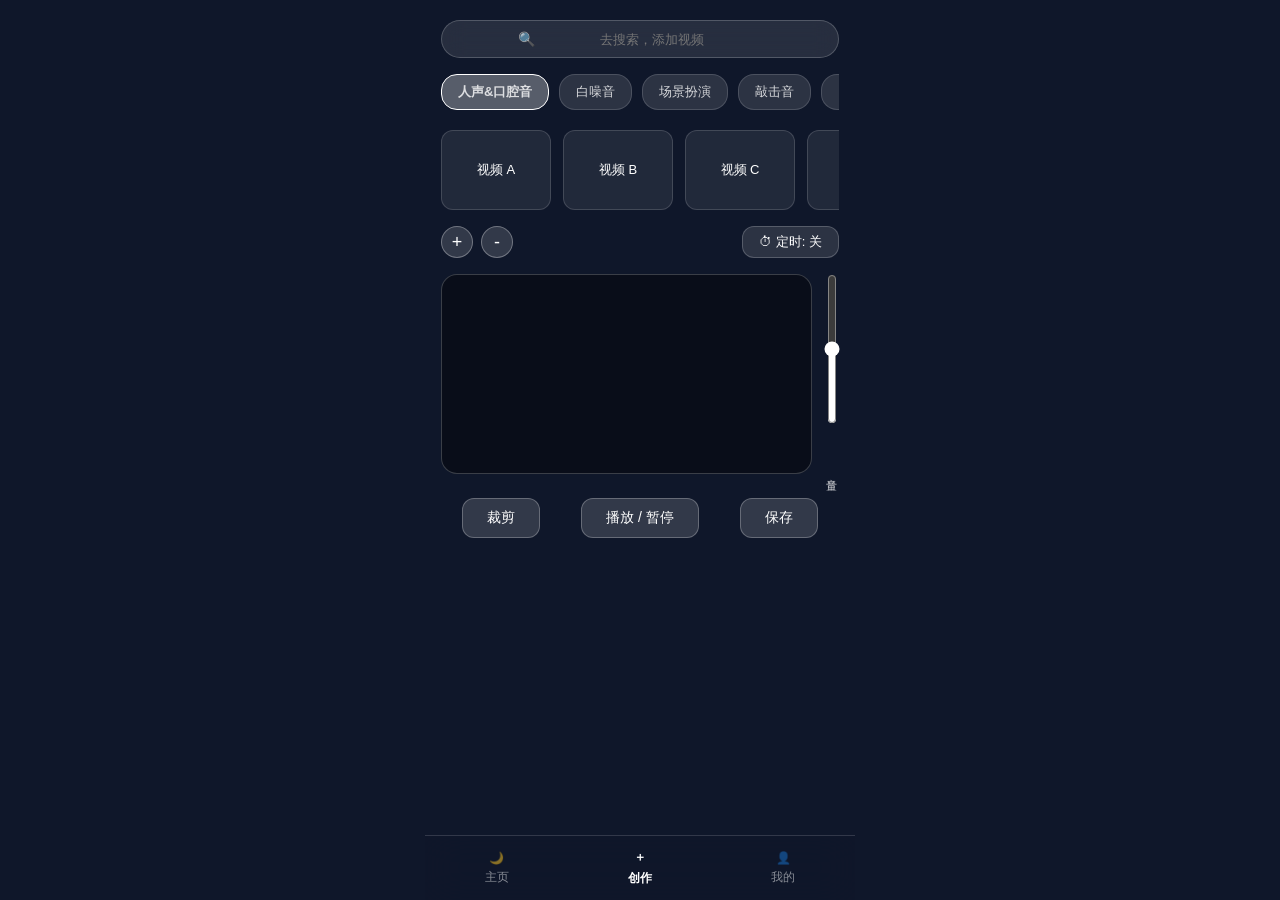
==== create.html @ ee168ad5 "Create create.html" ====
<!DOCTYPE html>
<html lang="zh-CN">
<head>
  <meta charset="UTF-8">
  <meta name="viewport" content="width=device-width, initial-scale=1.0">
  <title>创作 - 今晚怎么睡？🌙</title>
  <style>
    * {
      margin: 0;
      padding: 0;
      box-sizing: border-box;
      font-family: -apple-system, BlinkMacSystemFont, "Segoe UI", Roboto, sans-serif;
    }

    body {
      width: 100vw;
      height: 100vh;
      background: #0f172a; /* 深夜暗蓝色背景 */
      color: #ffffff;
      display: flex;
      justify-content: center;
      overflow: hidden;
    }

    /* 移动端主容器 (适配 375px-430px) */
    .app-container {
      width: 100%;
      max-width: 430px;
      height: 100vh;
      display: flex;
      flex-direction: column;
      padding: 20px 16px 80px;
      overflow-y: auto;
      gap: 16px;
    }

    /* 1. 搜索框 */
    .search-bar {
      background: rgba(255, 255, 255, 0.1);
      backdrop-filter: blur(12px);
      border: 1px solid rgba(255, 255, 255, 0.2);
      border-radius: 20px;
      padding: 10px 16px;
      display: flex;
      align-items: center;
      justify-content: center;
      gap: 8px;
      font-size: 14px;
      color: rgba(255, 255, 255, 0.8);
    }
    .search-bar input {
      background: transparent;
      border: none;
      outline: none;
      color: white;
      width: 60%;
      text-align: center;
    }

    /* 2. 类目可滑动板块 */
    .category-scroll {
      display: flex;
      gap: 10px;
      overflow-x: auto;
      white-space: nowrap;
      scrollbar-width: none; /* 隐藏滚动条 */
      padding-bottom: 4px;
    }
    .category-scroll::-webkit-scrollbar { display: none; }
    
    .chip {
      background: rgba(255, 255, 255, 0.12);
      border: 1px solid rgba(255, 255, 255, 0.15);
      border-radius: 16px;
      padding: 8px 16px;
      font-size: 13px;
      color: rgba(255, 255, 255, 0.8);
      cursor: pointer;
    }
    .chip.active {
      background: rgba(255, 255, 255, 0.3);
      border-color: #ffffff;
      font-weight: bold;
    }

    /* 3. 可滑动视频列表 */
    .video-list {
      display: flex;
      gap: 12px;
      overflow-x: auto;
      scrollbar-width: none;
    }
    .video-card {
      min-width: 110px;
      height: 80px;
      background: rgba(255, 255, 255, 0.08);
      border: 1px solid rgba(255, 255, 255, 0.15);
      border-radius: 12px;
      display: flex;
      align-items: center;
      justify-content: center;
      font-size: 13px;
      cursor: pointer;
      flex-shrink: 0;
    }

    /* 4. 操作与定时栏 */
    .controls-top {
      display: flex;
      justify-content: space-between;
      align-items: center;
    }
    .btn-group-sm {
      display: flex;
      gap: 8px;
    }
    .btn-circle {
      width: 32px;
      height: 32px;
      border-radius: 50%;
      background: rgba(255, 255, 255, 0.15);
      border: 1px solid rgba(255, 255, 255, 0.3);
      color: white;
      font-size: 18px;
      display: flex;
      align-items: center;
      justify-content: center;
      cursor: pointer;
    }
    .btn-glass {
      background: rgba(255, 255, 255, 0.12);
      border: 1px solid rgba(255, 255, 255, 0.2);
      border-radius: 12px;
      padding: 6px 16px;
      color: white;
      font-size: 13px;
      cursor: pointer;
    }

    /* 5. 主视频展示与右侧音量调节区域 */
    .player-section {
      display: flex;
      gap: 12px;
      align-items: center;
    }
    .video-display {
      flex: 1;
      height: 200px;
      background: rgba(0, 0, 0, 0.4);
      border: 1px solid rgba(255, 255, 255, 0.2);
      border-radius: 16px;
      display: flex;
      align-items: center;
      justify-content: center;
      overflow: hidden;
    }
    .video-display video {
      width: 100%;
      height: 100%;
      object-fit: cover;
    }
    
    /* 柱状图形音量条 (Vertical Slider) */
    .volume-container {
      display: flex;
      flex-direction: column;
      align-items: center;
      gap: 8px;
      height: 200px;
      justify-content: space-between;
    }
    .volume-label {
      font-size: 11px;
      writing-mode: vertical-lr;
      color: rgba(255, 255, 255, 0.6);
      letter-spacing: 2px;
    }
    .volume-slider {
      -webkit-appearance: slider-vertical; /* 垂直滑动条 */
      width: 12px;
      height: 150px;
      accent-color: #ffffff;
    }

    /* 6. 底部剪辑与播放操作按钮 */
    .action-bar {
      display: flex;
      justify-content: space-around;
      margin-top: 8px;
    }
    .btn-action {
      background: rgba(255, 255, 255, 0.15);
      border: 1px solid rgba(255, 255, 255, 0.25);
      border-radius: 12px;
      padding: 10px 24px;
      color: white;
      font-size: 14px;
      cursor: pointer;
    }

    /* 7. 底部导航栏 */
    .bottom-nav {
      position: fixed;
      bottom: 0;
      left: 50%;
      transform: translateX(-50%);
      width: 100%;
      max-width: 430px;
      height: 65px;
      background: rgba(15, 23, 42, 0.8);
      backdrop-filter: blur(20px);
      border-top: 1px solid rgba(255, 255, 255, 0.15);
      display: flex;
      justify-content: space-around;
      align-items: center;
    }
    .nav-item {
      display: flex;
      flex-direction: column;
      align-items: center;
      text-decoration: none;
      color: rgba(255, 255, 255, 0.5);
      font-size: 12px;
      gap: 4px;
    }
    .nav-item.active {
      color: #ffffff;
      font-weight: bold;
    }
  </style>
</head>
<body>

  <div class="app-container">
    
    <div class="search-bar">
      🔍 <input type="text" placeholder="去搜索，添加视频">
    </div>

    <div class="category-scroll">
      <div class="chip active">人声&口腔音</div>
      <div class="chip">白噪音</div>
      <div class="chip">场景扮演</div>
      <div class="chip">敲击音</div>
      <div class="chip">自然雨声</div>
    </div>

    <div class="video-list">
      <div class="video-card">视频 A</div>
      <div class="video-card">视频 B</div>
      <div class="video-card">视频 C</div>
      <div class="video-card">视频 D</div>
    </div>

    <div class="controls-top">
      <div class="btn-group-sm">
        <button class="btn-circle" title="添加视频">+</button>
        <button class="btn-circle" title="删除视频">-</button>
      </div>
      <button class="btn-glass" id="timer-btn" onclick="setTimer()">⏱ 定时: 关</button>
    </div>

    <div class="player-section">
      <div class="video-display">
        <video id="main-video" autoplay loop muted playsinline src="rain_cozy_room.mp4"></video>
      </div>
      
      <div class="volume-container">
        <input type="range" class="volume-slider" min="0" max="1" step="0.1" value="0.5" oninput="changeVolume(this.value)">
        <span class="volume-label">音量</span>
      </div>
    </div>

    <div class="action-bar">
      <button class="btn-action">裁剪</button>
      <button class="btn-action" onclick="togglePlay()">播放 / 暂停</button>
      <button class="btn-action">保存</button>
    </div>

  </div>

  <nav class="bottom-nav">
    <a href="index.html" class="nav-item">
      <span>🌙</span>
      <span>主页</span>
    </a>
    <a href="create.html" class="nav-item active">
      <span>＋</span>
      <span>创作</span>
    </a>
    <a href="#" class="nav-item">
      <span>👤</span>
      <span>我的</span>
    </a>
  </nav>

  <script>
    const video = document.getElementById('main-video');

    // 音量调节
    function changeVolume(val) {
      video.volume = val;
      if (val > 0) video.muted = false;
    }

    // 播放/暂停切换
    function togglePlay() {
      if (video.paused) {
        video.play();
      } else {
        video.pause();
      }
    }

    // 定时器简易逻辑 (30m, 1h, 1.5h)
    let timerState = 0;
    const times = ["关", "30min", "1h", "1.5h"];
    function setTimer() {
      timerState = (timerState + 1) % times.length;
      document.getElementById('timer-btn').innerText = `⏱ 定时: ${times[timerState]}`;
    }
  </script>
</body>
</html>
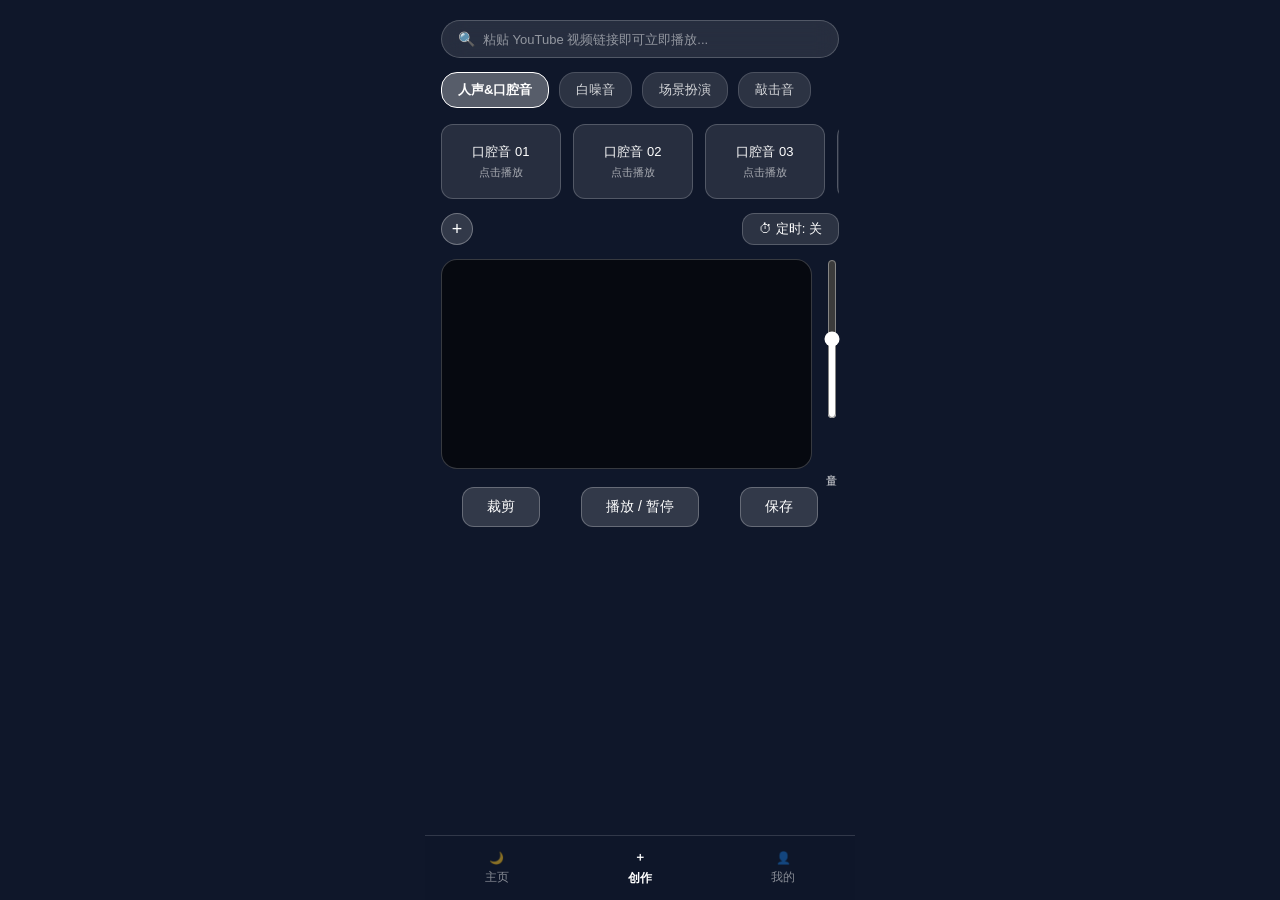
==== commit cf965333: "Update create.html" ====
--- a/create.html
+++ b/create.html
@@ -31,30 +31,33 @@
       flex-direction: column;
       padding: 20px 16px 80px;
       overflow-y: auto;
-      gap: 16px;
-    }
-
-    /* 1. 搜索框 */
+      gap: 14px;
+      position: relative;
+    }
+
+    /* 1. 搜索与链接粘贴框 */
     .search-bar {
       background: rgba(255, 255, 255, 0.1);
       backdrop-filter: blur(12px);
+      -webkit-backdrop-filter: blur(12px);
       border: 1px solid rgba(255, 255, 255, 0.2);
       border-radius: 20px;
       padding: 10px 16px;
       display: flex;
       align-items: center;
-      justify-content: center;
       gap: 8px;
       font-size: 14px;
-      color: rgba(255, 255, 255, 0.8);
     }
     .search-bar input {
       background: transparent;
       border: none;
       outline: none;
       color: white;
-      width: 60%;
-      text-align: center;
+      width: 100%;
+      font-size: 13px;
+    }
+    .search-bar input::placeholder {
+      color: rgba(255, 255, 255, 0.5);
     }
 
     /* 2. 类目可滑动板块 */
@@ -63,8 +66,8 @@
       gap: 10px;
       overflow-x: auto;
       white-space: nowrap;
-      scrollbar-width: none; /* 隐藏滚动条 */
-      padding-bottom: 4px;
+      scrollbar-width: none;
+      padding-bottom: 2px;
     }
     .category-scroll::-webkit-scrollbar { display: none; }
     
@@ -76,11 +79,14 @@
       font-size: 13px;
       color: rgba(255, 255, 255, 0.8);
       cursor: pointer;
+      transition: all 0.2s ease;
+      flex-shrink: 0;
     }
     .chip.active {
       background: rgba(255, 255, 255, 0.3);
       border-color: #ffffff;
       font-weight: bold;
+      color: #ffffff;
     }
 
     /* 3. 可滑动视频列表 */
@@ -89,19 +95,35 @@
       gap: 12px;
       overflow-x: auto;
       scrollbar-width: none;
-    }
+      min-height: 75px;
+    }
+    .video-list::-webkit-scrollbar { display: none; }
+
     .video-card {
-      min-width: 110px;
-      height: 80px;
-      background: rgba(255, 255, 255, 0.08);
-      border: 1px solid rgba(255, 255, 255, 0.15);
+      min-width: 120px;
+      height: 75px;
+      background: rgba(255, 255, 255, 0.1);
+      border: 1px solid rgba(255, 255, 255, 0.2);
       border-radius: 12px;
       display: flex;
+      flex-direction: column;
       align-items: center;
       justify-content: center;
       font-size: 13px;
       cursor: pointer;
       flex-shrink: 0;
+      text-align: center;
+      padding: 6px;
+      transition: all 0.2s ease;
+    }
+    .video-card:active {
+      transform: scale(0.95);
+      background: rgba(255, 255, 255, 0.25);
+    }
+    .video-card span {
+      font-size: 11px;
+      color: rgba(255, 255, 255, 0.6);
+      margin-top: 4px;
     }
 
     /* 4. 操作与定时栏 */
@@ -145,28 +167,26 @@
     }
     .video-display {
       flex: 1;
-      height: 200px;
-      background: rgba(0, 0, 0, 0.4);
+      height: 210px;
+      background: rgba(0, 0, 0, 0.6);
       border: 1px solid rgba(255, 255, 255, 0.2);
       border-radius: 16px;
-      display: flex;
-      align-items: center;
-      justify-content: center;
       overflow: hidden;
-    }
-    .video-display video {
+      position: relative;
+    }
+    .video-display iframe {
       width: 100%;
       height: 100%;
-      object-fit: cover;
+      border: none;
     }
     
-    /* 柱状图形音量条 (Vertical Slider) */
+    /* 柱状图形音量条 */
     .volume-container {
       display: flex;
       flex-direction: column;
       align-items: center;
       gap: 8px;
-      height: 200px;
+      height: 210px;
       justify-content: space-between;
     }
     .volume-label {
@@ -176,9 +196,9 @@
       letter-spacing: 2px;
     }
     .volume-slider {
-      -webkit-appearance: slider-vertical; /* 垂直滑动条 */
+      -webkit-appearance: slider-vertical;
       width: 12px;
-      height: 150px;
+      height: 160px;
       accent-color: #ffffff;
     }
 
@@ -186,7 +206,7 @@
     .action-bar {
       display: flex;
       justify-content: space-around;
-      margin-top: 8px;
+      margin-top: 4px;
     }
     .btn-action {
       background: rgba(255, 255, 255, 0.15);
@@ -207,12 +227,14 @@
       width: 100%;
       max-width: 430px;
       height: 65px;
-      background: rgba(15, 23, 42, 0.8);
+      background: rgba(15, 23, 42, 0.85);
       backdrop-filter: blur(20px);
+      -webkit-backdrop-filter: blur(20px);
       border-top: 1px solid rgba(255, 255, 255, 0.15);
       display: flex;
       justify-content: space-around;
       align-items: center;
+      z-index: 100;
     }
     .nav-item {
       display: flex;
@@ -227,6 +249,65 @@
       color: #ffffff;
       font-weight: bold;
     }
+
+    /* 8. 弹窗添加样式 (Modal) */
+    .modal-overlay {
+      display: none;
+      position: fixed;
+      top: 0;
+      left: 0;
+      width: 100vw;
+      height: 100vh;
+      background: rgba(0, 0, 0, 0.6);
+      backdrop-filter: blur(8px);
+      z-index: 200;
+      justify-content: center;
+      align-items: center;
+    }
+    .modal-box {
+      width: 85%;
+      max-width: 360px;
+      background: #1e293b;
+      border: 1px solid rgba(255, 255, 255, 0.2);
+      border-radius: 20px;
+      padding: 20px;
+      display: flex;
+      flex-direction: column;
+      gap: 12px;
+    }
+    .modal-box h3 {
+      font-size: 16px;
+      text-align: center;
+      margin-bottom: 4px;
+    }
+    .modal-box input, .modal-box select {
+      background: rgba(255, 255, 255, 0.1);
+      border: 1px solid rgba(255, 255, 255, 0.2);
+      border-radius: 10px;
+      padding: 10px;
+      color: white;
+      font-size: 13px;
+      outline: none;
+    }
+    .modal-box select option {
+      background: #1e293b;
+      color: white;
+    }
+    .modal-btns {
+      display: flex;
+      gap: 10px;
+      margin-top: 8px;
+    }
+    .modal-btns button {
+      flex: 1;
+      padding: 10px;
+      border-radius: 10px;
+      border: none;
+      font-size: 13px;
+      cursor: pointer;
+    }
+    .btn-confirm { background: #3b82f6; color: white; }
+    .btn-cancel { background: rgba(255, 255, 255, 0.2); color: white; }
   </style>
 </head>
 <body>
@@ -234,49 +315,67 @@
   <div class="app-container">
     
     <div class="search-bar">
-      🔍 <input type="text" placeholder="去搜索，添加视频">
+      🔍 
+      <input 
+        type="text" 
+        id="youtube-url-input" 
+        placeholder="粘贴 YouTube 视频链接即可立即播放..." 
+        oninput="handleUrlPaste(this.value)"
+      >
     </div>
 
-    <div class="category-scroll">
-      <div class="chip active">人声&口腔音</div>
-      <div class="chip">白噪音</div>
-      <div class="chip">场景扮演</div>
-      <div class="chip">敲击音</div>
-      <div class="chip">自然雨声</div>
-    </div>
-
-    <div class="video-list">
-      <div class="video-card">视频 A</div>
-      <div class="video-card">视频 B</div>
-      <div class="video-card">视频 C</div>
-      <div class="video-card">视频 D</div>
-    </div>
+    <div class="category-scroll" id="category-container"></div>
+
+    <div class="video-list" id="video-list-container"></div>
 
     <div class="controls-top">
       <div class="btn-group-sm">
-        <button class="btn-circle" title="添加视频">+</button>
-        <button class="btn-circle" title="删除视频">-</button>
+        <button class="btn-circle" title="添加类目或视频" onclick="openAddModal()">+</button>
       </div>
       <button class="btn-glass" id="timer-btn" onclick="setTimer()">⏱ 定时: 关</button>
     </div>
 
     <div class="player-section">
       <div class="video-display">
-        <video id="main-video" autoplay loop muted playsinline src="rain_cozy_room.mp4"></video>
+        <iframe 
+          id="youtube-player" 
+          src="https://www.youtube.com/embed/a0tl9k3deV0?enablejsapi=1&autoplay=1&mute=1&loop=1&playlist=a0tl9k3deV0" 
+          title="YouTube video player" 
+          allow="accelerometer; autoplay; clipboard-write; encrypted-media; gyroscope; picture-in-picture" 
+          allowfullscreen>
+        </iframe>
       </div>
       
       <div class="volume-container">
-        <input type="range" class="volume-slider" min="0" max="1" step="0.1" value="0.5" oninput="changeVolume(this.value)">
+        <input type="range" class="volume-slider" min="0" max="1" step="0.1" value="0.5">
         <span class="volume-label">音量</span>
       </div>
     </div>
 
     <div class="action-bar">
       <button class="btn-action">裁剪</button>
-      <button class="btn-action" onclick="togglePlay()">播放 / 暂停</button>
+      <button class="btn-action">播放 / 暂停</button>
       <button class="btn-action">保存</button>
     </div>
 
+  </div>
+
+  <div class="modal-overlay" id="add-modal">
+    <div class="modal-box">
+      <h3>添加新视频 / 新类目</h3>
+      
+      <select id="modal-category-select" onchange="toggleNewCategoryInput(this.value)">
+        </select>
+      
+      <input type="text" id="modal-new-category-input" placeholder="输入新类目名称..." style="display: none;">
+      <input type="text" id="modal-video-title" placeholder="视频标题 (如: 定时白噪音)">
+      <input type="text" id="modal-video-url" placeholder="粘贴 YouTube 视频链接/ID">
+      
+      <div class="modal-btns">
+        <button class="btn-cancel" onclick="closeAddModal()">取消</button>
+        <button class="btn-confirm" onclick="saveNewVideo()">添加</button>
+      </div>
+    </div>
   </div>
 
   <nav class="bottom-nav">
@@ -295,30 +394,175 @@
   </nav>
 
   <script>
-    const video = document.getElementById('main-video');
-
-    // 音量调节
-    function changeVolume(val) {
-      video.volume = val;
-      if (val > 0) video.muted = false;
-    }
-
-    // 播放/暂停切换
-    function togglePlay() {
-      if (video.paused) {
-        video.play();
-      } else {
-        video.pause();
+    // 所有板块与其下的 YouTube 视频数据
+    let categoriesData = {
+      "人声&口腔音": [
+        { title: "口腔音 01", id: "a0tl9k3deV0" },
+        { title: "口腔音 02", id: "mfDl72i3k-g" },
+        { title: "口腔音 03", id: "0GBnppu5PR8" },
+        { title: "口腔音 04", id: "t4WJHx2-Pvo" }
+      ],
+      "白噪音": [
+        { title: "白噪音 01", id: "0aay6rLcEdU" },
+        { title: "白噪音 02", id: "yT3ELvaGu0Y" },
+        { title: "白噪音 03", id: "SIV08epFmDQ" },
+        { title: "白噪音 04", id: "Qhll2RJXJOU" },
+        { title: "白噪音 05", id: "D-td0OEk0HY" }
+      ],
+      "场景扮演": [
+        { title: "角色扮演 01", id: "S2OhZsgKT3c" },
+        { title: "角色扮演 02", id: "xdZ3zmM16Nk" },
+        { title: "角色扮演 03", id: "IyJOGveGf7Y" },
+        { title: "角色扮演 04", id: "9Rk07cpLrZs" },
+        { title: "角色扮演 05", id: "8oksfOGH6Uo" }
+      ],
+      "敲击音": [
+        { title: "敲击音 01", id: "QkpygCY47ME" },
+        { title: "敲击音 02", id: "qe7E6J35E3s" },
+        { title: "敲击音 03", id: "Om9yQb2YuEA" },
+        { title: "敲击音 04", id: "cXogEZUIa1U" }
+      ]
+    };
+
+    let currentCategory = "人声&口腔音";
+
+    // 初始化渲染页面
+    function initApp() {
+      renderCategories();
+      renderVideos(currentCategory);
+    }
+
+    // 渲染类目 Chips
+    function renderCategories() {
+      const container = document.getElementById('category-container');
+      container.innerHTML = '';
+      
+      Object.keys(categoriesData).forEach(catName => {
+        const chip = document.createElement('div');
+        chip.className = `chip ${catName === currentCategory ? 'active' : ''}`;
+        chip.innerText = catName;
+        chip.onclick = () => switchCategory(catName);
+        container.appendChild(chip);
+      });
+    }
+
+    // 切换当前选中类目
+    function switchCategory(catName) {
+      currentCategory = catName;
+      renderCategories();
+      renderVideos(catName);
+    }
+
+    // 渲染对应类目下的视频卡片
+    function renderVideos(catName) {
+      const container = document.getElementById('video-list-container');
+      container.innerHTML = '';
+
+      const videos = categoriesData[catName] || [];
+      videos.forEach((video) => {
+        const card = document.createElement('div');
+        card.className = 'video-card';
+        card.onclick = () => playYouTube(video.id);
+        card.innerHTML = `${video.title}<span>点击播放</span>`;
+        container.appendChild(card);
+      });
+    }
+
+    // 提取 YouTube 视频 ID 函数
+    function getYouTubeId(url) {
+      const regExp = /^.*(youtu.be\/|v\/|u\/\w\/|embed\/|watch\?v=|\&v=)([^#\&\?]*).*/;
+      const match = url.match(regExp);
+      if (match && match[2].length === 11) {
+        return match[2];
       }
-    }
-
-    // 定时器简易逻辑 (30m, 1h, 1.5h)
-    let timerState = 0;
-    const times = ["关", "30min", "1h", "1.5h"];
+      return url.length === 11 ? url : null; // 支持直接粘贴 11位 ID
+    }
+
+    // 点击卡片或搜索播放 YouTube 视频
+    function playYouTube(videoId) {
+      const player = document.getElementById('youtube-player');
+      player.src = `https://www.youtube.com/embed/${videoId}?autoplay=1&loop=1&playlist=${videoId}`;
+    }
+
+    // 搜索框直接粘贴网址播放
+    function handleUrlPaste(val) {
+      const videoId = getYouTubeId(val);
+      if (videoId) playYouTube(videoId);
+    }
+
+    // ---------------- 弹窗逻辑 (自定义添加类目与视频) ----------------
+    function openAddModal() {
+      const select = document.getElementById('modal-category-select');
+      select.innerHTML = '';
+      
+      // 填充现有的类目选项
+      Object.keys(categoriesData).forEach(cat => {
+        select.innerHTML += `<option value="${cat}">${cat}</option>`;
+      });
+      select.innerHTML += `<option value="NEW">+ 新建类目...</option>`;
+      
+      toggleNewCategoryInput(select.value);
+      document.getElementById('add-modal').style.display = 'flex';
+    }
+
+    function closeAddModal() {
+      document.getElementById('add-modal').style.display = 'none';
+      document.getElementById('modal-video-title').value = '';
+      document.getElementById('modal-video-url').value = '';
+      document.getElementById('modal-new-category-input').value = '';
+    }
+
+    function toggleNewCategoryInput(val) {
+      const newInput = document.getElementById('modal-new-category-input');
+      newInput.style.display = (val === 'NEW') ? 'block' : 'none';
+    }
+
+    function saveNewVideo() {
+      const selectVal = document.getElementById('modal-category-select').value;
+      const newCatVal = document.getElementById('modal-new-category-input').value.trim();
+      const titleVal = document.getElementById('modal-video-title').value.trim() || "自定义视频";
+      const urlVal = document.getElementById('modal-video-url').value.trim();
+
+      const videoId = getYouTubeId(urlVal);
+      if (!videoId) {
+        alert("请输入有效的 YouTube 网址或 11 位视频 ID");
+        return;
+      }
+
+      let targetCat = selectVal;
+      if (selectVal === 'NEW') {
+        if (!newCatVal) {
+          alert("请输入新类目名称");
+          return;
+        }
+        targetCat = newCatVal;
+        if (!categoriesData[targetCat]) {
+          categoriesData[targetCat] = [];
+        }
+      }
+
+      // 添加到对应的类目数据列表中
+      categoriesData[targetCat].push({ title: titleVal, id: videoId });
+
+      // 切换到新添加的类目并播放视频
+      currentCategory = targetCat;
+      renderCategories();
+      renderVideos(targetCat);
+      playYouTube(videoId);
+
+      closeAddModal();
+    }
+
+    // ---------------- 定时器逻辑 ----------------
+    let timerIndex = 0;
+    const timerOptions = ["关", "30min", "1h", "1.5h"];
     function setTimer() {
-      timerState = (timerState + 1) % times.length;
-      document.getElementById('timer-btn').innerText = `⏱ 定时: ${times[timerState]}`;
-    }
+      timerIndex = (timerIndex + 1) % timerOptions.length;
+      document.getElementById('timer-btn').innerText = `⏱ 定时: ${timerOptions[timerIndex]}`;
+    }
+
+    // 页面加载完成后初始化
+    window.onload = initApp;
   </script>
 </body>
 </html>
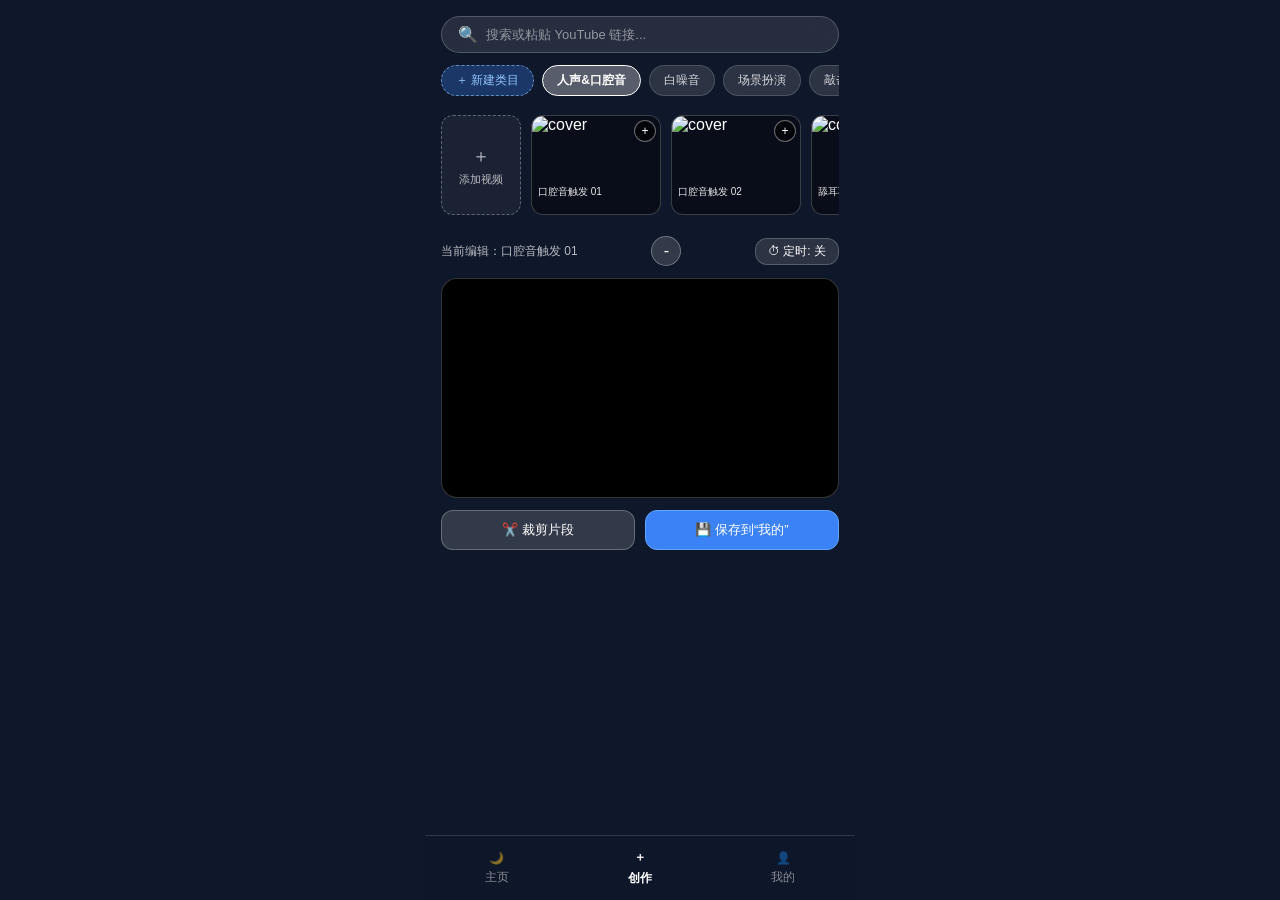
==== commit fda90e00: "Update create.html" ====
--- a/create.html
+++ b/create.html
@@ -15,38 +15,36 @@
     body {
       width: 100vw;
       height: 100vh;
-      background: #0f172a; /* 深夜暗蓝色背景 */
+      background: #0f172a;
       color: #ffffff;
       display: flex;
       justify-content: center;
       overflow: hidden;
     }
 
-    /* 移动端主容器 (适配 375px-430px) */
     .app-container {
       width: 100%;
       max-width: 430px;
       height: 100vh;
       display: flex;
       flex-direction: column;
-      padding: 20px 16px 80px;
+      padding: 16px 16px 80px;
       overflow-y: auto;
-      gap: 14px;
+      gap: 12px;
       position: relative;
     }
 
-    /* 1. 搜索与链接粘贴框 */
+    /* 1. 顶部搜索框 */
     .search-bar {
       background: rgba(255, 255, 255, 0.1);
       backdrop-filter: blur(12px);
       -webkit-backdrop-filter: blur(12px);
       border: 1px solid rgba(255, 255, 255, 0.2);
       border-radius: 20px;
-      padding: 10px 16px;
+      padding: 8px 16px;
       display: flex;
       align-items: center;
       gap: 8px;
-      font-size: 14px;
     }
     .search-bar input {
       background: transparent;
@@ -56,14 +54,12 @@
       width: 100%;
       font-size: 13px;
     }
-    .search-bar input::placeholder {
-      color: rgba(255, 255, 255, 0.5);
-    }
-
-    /* 2. 类目可滑动板块 */
+    .search-bar input::placeholder { color: rgba(255, 255, 255, 0.5); }
+
+    /* 2. 类目横向滑动 (最左侧为添加按钮) */
     .category-scroll {
       display: flex;
-      gap: 10px;
+      gap: 8px;
       overflow-x: auto;
       white-space: nowrap;
       scrollbar-width: none;
@@ -75,75 +71,118 @@
       background: rgba(255, 255, 255, 0.12);
       border: 1px solid rgba(255, 255, 255, 0.15);
       border-radius: 16px;
-      padding: 8px 16px;
-      font-size: 13px;
+      padding: 6px 14px;
+      font-size: 12px;
       color: rgba(255, 255, 255, 0.8);
       cursor: pointer;
-      transition: all 0.2s ease;
       flex-shrink: 0;
     }
     .chip.active {
       background: rgba(255, 255, 255, 0.3);
       border-color: #ffffff;
+      color: #ffffff;
       font-weight: bold;
-      color: #ffffff;
-    }
-
-    /* 3. 可滑动视频列表 */
+    }
+    .chip-add {
+      background: rgba(59, 130, 246, 0.3);
+      border: 1px dashed rgba(147, 197, 253, 0.6);
+      color: #93c5fd;
+    }
+
+    /* 3. 视频带封面图卡片横向滑动 */
     .video-list {
       display: flex;
-      gap: 12px;
+      gap: 10px;
       overflow-x: auto;
       scrollbar-width: none;
-      min-height: 75px;
+      min-height: 110px;
+      align-items: center;
     }
     .video-list::-webkit-scrollbar { display: none; }
 
+    /* 视频最左侧添加按钮 */
+    .add-video-btn-card {
+      min-width: 80px;
+      height: 100px;
+      background: rgba(255, 255, 255, 0.05);
+      border: 1px dashed rgba(255, 255, 255, 0.3);
+      border-radius: 12px;
+      display: flex;
+      flex-direction: column;
+      align-items: center;
+      justify-content: center;
+      cursor: pointer;
+      flex-shrink: 0;
+      color: rgba(255, 255, 255, 0.7);
+      font-size: 11px;
+      gap: 4px;
+    }
+
     .video-card {
-      min-width: 120px;
-      height: 75px;
-      background: rgba(255, 255, 255, 0.1);
+      width: 130px;
+      height: 100px;
+      background: rgba(0, 0, 0, 0.4);
       border: 1px solid rgba(255, 255, 255, 0.2);
       border-radius: 12px;
+      overflow: hidden;
+      flex-shrink: 0;
       display: flex;
       flex-direction: column;
+      position: relative;
+      cursor: pointer;
+    }
+    .video-card img {
+      width: 100%;
+      height: 65px;
+      object-fit: cover;
+    }
+    .video-card .title {
+      padding: 4px 6px;
+      font-size: 10px;
+      color: rgba(255, 255, 255, 0.9);
+      white-space: nowrap;
+      overflow: hidden;
+      text-overflow: ellipsis;
+    }
+    .video-card .add-icon-tag {
+      position: absolute;
+      top: 4px;
+      right: 4px;
+      background: rgba(0, 0, 0, 0.6);
+      backdrop-filter: blur(4px);
+      width: 22px;
+      height: 22px;
+      border-radius: 50%;
+      display: flex;
       align-items: center;
       justify-content: center;
-      font-size: 13px;
-      cursor: pointer;
-      flex-shrink: 0;
-      text-align: center;
-      padding: 6px;
-      transition: all 0.2s ease;
-    }
-    .video-card:active {
-      transform: scale(0.95);
-      background: rgba(255, 255, 255, 0.25);
-    }
-    .video-card span {
-      font-size: 11px;
-      color: rgba(255, 255, 255, 0.6);
+      font-size: 12px;
+      border: 1px solid rgba(255, 255, 255, 0.4);
+    }
+
+    /* 4. 控制操作栏 (剪辑与定时) */
+    .controls-top {
+      display: flex;
+      justify-content: space-between;
+      align-items: center;
       margin-top: 4px;
     }
-
-    /* 4. 操作与定时栏 */
-    .controls-top {
-      display: flex;
-      justify-content: space-between;
-      align-items: center;
+    .track-info {
+      font-size: 12px;
+      color: rgba(255, 255, 255, 0.7);
     }
     .btn-group-sm {
       display: flex;
       gap: 8px;
     }
     .btn-circle {
-      width: 32px;
-      height: 32px;
+      width: 30px;
+      height: 30px;
       border-radius: 50%;
       background: rgba(255, 255, 255, 0.15);
       border: 1px solid rgba(255, 255, 255, 0.3);
       color: white;
-      font-size: 18px;
+      font-size: 16px;
       display: flex;
       align-items: center;
       justify-content: center;
@@ -153,72 +192,105 @@
       background: rgba(255, 255, 255, 0.12);
       border: 1px solid rgba(255, 255, 255, 0.2);
       border-radius: 12px;
-      padding: 6px 16px;
+      padding: 4px 12px;
       color: white;
-      font-size: 13px;
+      font-size: 12px;
       cursor: pointer;
     }
 
-    /* 5. 主视频展示与右侧音量调节区域 */
+    /* 5. 视频播放展示与预览区 (去除右侧音量控制) */
     .player-section {
-      display: flex;
-      gap: 12px;
-      align-items: center;
-    }
-    .video-display {
-      flex: 1;
-      height: 210px;
-      background: rgba(0, 0, 0, 0.6);
+      width: 100%;
+      height: 220px;
+      background: #000000;
       border: 1px solid rgba(255, 255, 255, 0.2);
       border-radius: 16px;
       overflow: hidden;
       position: relative;
     }
-    .video-display iframe {
+    .player-section iframe {
       width: 100%;
       height: 100%;
       border: none;
     }
-    
-    /* 柱状图形音量条 */
-    .volume-container {
-      display: flex;
-      flex-direction: column;
-      align-items: center;
-      gap: 8px;
-      height: 210px;
-      justify-content: space-between;
-    }
-    .volume-label {
-      font-size: 11px;
-      writing-mode: vertical-lr;
-      color: rgba(255, 255, 255, 0.6);
-      letter-spacing: 2px;
-    }
-    .volume-slider {
-      -webkit-appearance: slider-vertical;
-      width: 12px;
-      height: 160px;
-      accent-color: #ffffff;
-    }
-
-    /* 6. 底部剪辑与播放操作按钮 */
+    .trim-badge {
+      position: absolute;
+      bottom: 8px;
+      left: 8px;
+      background: rgba(0, 0, 0, 0.7);
+      padding: 4px 8px;
+      border-radius: 6px;
+      font-size: 10px;
+      color: #4ade80;
+      border: 1px solid rgba(74, 222, 128, 0.3);
+      pointer-events: none;
+    }
+
+    /* 6. 底部剪辑与操作按钮 */
     .action-bar {
       display: flex;
       justify-content: space-around;
-      margin-top: 4px;
+      gap: 10px;
     }
     .btn-action {
+      flex: 1;
       background: rgba(255, 255, 255, 0.15);
       border: 1px solid rgba(255, 255, 255, 0.25);
       border-radius: 12px;
-      padding: 10px 24px;
+      padding: 10px 0;
       color: white;
-      font-size: 14px;
+      font-size: 13px;
       cursor: pointer;
-    }
-
-    /* 7. 底部导航栏 */
+      text-align: center;
+    }
+    .btn-action.primary {
+      background: #3b82f6;
+      border-color: #60a5fa;
+    }
+
+    /* 7. 弹窗 (Modal) 统一样式 */
+    .modal-overlay {
+      display: none;
+      position: fixed;
+      top: 0;
+      left: 0;
+      width: 100vw;
+      height: 100vh;
+      background: rgba(0, 0, 0, 0.7);
+      backdrop-filter: blur(8px);
+      z-index: 200;
+      justify-content: center;
+      align-items: center;
+    }
+    .modal-box {
+      width: 85%;
+      max-width: 360px;
+      background: #1e293b;
+      border: 1px solid rgba(255, 255, 255, 0.2);
+      border-radius: 20px;
+      padding: 20px;
+      display: flex;
+      flex-direction: column;
+      gap: 12px;
+    }
+    .modal-box h3 { font-size: 15px; text-align: center; }
+    .modal-box input {
+      background: rgba(255, 255, 255, 0.1);
+      border: 1px solid rgba(255, 255, 255, 0.2);
+      border-radius: 10px;
+      padding: 10px;
+      color: white;
+      font-size: 13px;
+      outline: none;
+    }
+    .modal-btns { display: flex; gap: 10px; margin-top: 8px; }
+    .modal-btns button {
+      flex: 1; padding: 10px; border-radius: 10px; border: none; font-size: 13px; cursor: pointer;
+    }
+    .btn-confirm { background: #3b82f6; color: white; }
+    .btn-cancel { background: rgba(255, 255, 255, 0.2); color: white; }
+
+    /* 8. 底部导航栏 */
     .bottom-nav {
       position: fixed;
       bottom: 0;
@@ -227,9 +299,8 @@
       width: 100%;
       max-width: 430px;
       height: 65px;
-      background: rgba(15, 23, 42, 0.85);
+      background: rgba(15, 23, 42, 0.9);
       backdrop-filter: blur(20px);
-      -webkit-backdrop-filter: blur(20px);
       border-top: 1px solid rgba(255, 255, 255, 0.15);
       display: flex;
       justify-content: space-around;
@@ -237,77 +308,10 @@
       z-index: 100;
     }
     .nav-item {
-      display: flex;
-      flex-direction: column;
-      align-items: center;
-      text-decoration: none;
-      color: rgba(255, 255, 255, 0.5);
-      font-size: 12px;
-      gap: 4px;
-    }
-    .nav-item.active {
-      color: #ffffff;
-      font-weight: bold;
-    }
-
-    /* 8. 弹窗添加样式 (Modal) */
-    .modal-overlay {
-      display: none;
-      position: fixed;
-      top: 0;
-      left: 0;
-      width: 100vw;
-      height: 100vh;
-      background: rgba(0, 0, 0, 0.6);
-      backdrop-filter: blur(8px);
-      z-index: 200;
-      justify-content: center;
-      align-items: center;
-    }
-    .modal-box {
-      width: 85%;
-      max-width: 360px;
-      background: #1e293b;
-      border: 1px solid rgba(255, 255, 255, 0.2);
-      border-radius: 20px;
-      padding: 20px;
-      display: flex;
-      flex-direction: column;
-      gap: 12px;
-    }
-    .modal-box h3 {
-      font-size: 16px;
-      text-align: center;
-      margin-bottom: 4px;
-    }
-    .modal-box input, .modal-box select {
-      background: rgba(255, 255, 255, 0.1);
-      border: 1px solid rgba(255, 255, 255, 0.2);
-      border-radius: 10px;
-      padding: 10px;
-      color: white;
-      font-size: 13px;
-      outline: none;
-    }
-    .modal-box select option {
-      background: #1e293b;
-      color: white;
-    }
-    .modal-btns {
-      display: flex;
-      gap: 10px;
-      margin-top: 8px;
-    }
-    .modal-btns button {
-      flex: 1;
-      padding: 10px;
-      border-radius: 10px;
-      border: none;
-      font-size: 13px;
-      cursor: pointer;
-    }
-    .btn-confirm { background: #3b82f6; color: white; }
-    .btn-cancel { background: rgba(255, 255, 255, 0.2); color: white; }
+      display: flex; flex-direction: column; align-items: center;
+      text-decoration: none; color: rgba(255, 255, 255, 0.5); font-size: 12px; gap: 4px;
+    }
+    .nav-item.active { color: #ffffff; font-weight: bold; }
   </style>
 </head>
 <body>
@@ -316,12 +320,7 @@
     
     <div class="search-bar">
       🔍 
-      <input 
-        type="text" 
-        id="youtube-url-input" 
-        placeholder="粘贴 YouTube 视频链接即可立即播放..." 
-        oninput="handleUrlPaste(this.value)"
-      >
+      <input type="text" placeholder="搜索或粘贴 YouTube 链接..." oninput="handleUrlPaste(this.value)">
     </div>
 
     <div class="category-scroll" id="category-container"></div>
@@ -329,51 +328,70 @@
     <div class="video-list" id="video-list-container"></div>
 
     <div class="controls-top">
+      <span class="track-info" id="track-info-text">当前工作台：未选择视频</span>
       <div class="btn-group-sm">
-        <button class="btn-circle" title="添加类目或视频" onclick="openAddModal()">+</button>
+        <button class="btn-circle" title="从播放器中移除当前视频" onclick="removeCurrentVideoFromTrack()">-</button>
       </div>
       <button class="btn-glass" id="timer-btn" onclick="setTimer()">⏱ 定时: 关</button>
     </div>
 
     <div class="player-section">
-      <div class="video-display">
-        <iframe 
-          id="youtube-player" 
-          src="https://www.youtube.com/embed/a0tl9k3deV0?enablejsapi=1&autoplay=1&mute=1&loop=1&playlist=a0tl9k3deV0" 
-          title="YouTube video player" 
-          allow="accelerometer; autoplay; clipboard-write; encrypted-media; gyroscope; picture-in-picture" 
-          allowfullscreen>
-        </iframe>
-      </div>
-      
-      <div class="volume-container">
-        <input type="range" class="volume-slider" min="0" max="1" step="0.1" value="0.5">
-        <span class="volume-label">音量</span>
+      <iframe 
+        id="youtube-player" 
+        src="https://www.youtube.com/embed/a0tl9k3deV0?enablejsapi=1&autoplay=1&mute=1&loop=1&playlist=a0tl9k3deV0" 
+        allow="accelerometer; autoplay; clipboard-write; encrypted-media; gyroscope; picture-in-picture" 
+        allowfullscreen>
+      </iframe>
+      <div class="trim-badge" id="trim-badge" style="display: none;">✂️ 已设置片段区间</div>
+    </div>
+
+    <div class="action-bar">
+      <button class="btn-action" onclick="openTrimModal()">✂️ 裁剪片段</button>
+      <button class="btn-action primary" onclick="saveToMyDrafts()">💾 保存到“我的”</button>
+    </div>
+
+  </div>
+
+  <div class="modal-overlay" id="add-category-modal">
+    <div class="modal-box">
+      <h3>创建新类目</h3>
+      <input type="text" id="new-cat-name" placeholder="请输入类目名称 (如: 磬音/雨声)">
+      <div class="modal-btns">
+        <button class="btn-cancel" onclick="closeModal('add-category-modal')">取消</button>
+        <button class="btn-confirm" onclick="saveNewCategory()">创建</button>
       </div>
     </div>
-
-    <div class="action-bar">
-      <button class="btn-action">裁剪</button>
-      <button class="btn-action">播放 / 暂停</button>
-      <button class="btn-action">保存</button>
+  </div>
+
+  <div class="modal-overlay" id="add-video-modal">
+    <div class="modal-box">
+      <h3>添加视频到当前类目</h3>
+      <input type="text" id="new-video-url" placeholder="粘贴 YouTube 链接或 11 位视频 ID">
+      <input type="text" id="new-video-title" placeholder="视频自定义标题 (可选)">
+      <div class="modal-btns">
+        <button class="btn-cancel" onclick="closeModal('add-video-modal')">取消</button>
+        <button class="btn-confirm" onclick="saveNewVideo()">添加</button>
+      </div>
     </div>
-
   </div>
 
-  <div class="modal-overlay" id="add-modal">
+  <div class="modal-overlay" id="trim-modal">
     <div class="modal-box">
-      <h3>添加新视频 / 新类目</h3>
+      <h3>✂️ 裁剪视频片段</h3>
+      <p style="font-size: 11px; color: rgba(255,255,255,0.6); text-align: center;">设置截取的起止时间（单位：秒）</p>
       
-      <select id="modal-category-select" onchange="toggleNewCategoryInput(this.value)">
-        </select>
-      
-      <input type="text" id="modal-new-category-input" placeholder="输入新类目名称..." style="display: none;">
-      <input type="text" id="modal-video-title" placeholder="视频标题 (如: 定时白噪音)">
-      <input type="text" id="modal-video-url" placeholder="粘贴 YouTube 视频链接/ID">
-      
+      <div style="display: flex; gap: 10px; align-items: center;">
+        <label style="font-size: 12px;">开始 (秒):</label>
+        <input type="number" id="trim-start" value="0" min="0" style="flex:1;">
+      </div>
+      <div style="display: flex; gap: 10px; align-items: center;">
+        <label style="font-size: 12px;">结束 (秒):</label>
+        <input type="number" id="trim-end" value="60" min="1" style="flex:1;">
+      </div>
+
       <div class="modal-btns">
-        <button class="btn-cancel" onclick="closeAddModal()">取消</button>
-        <button class="btn-confirm" onclick="saveNewVideo()">添加</button>
+        <button class="btn-cancel" onclick="closeModal('trim-modal')">取消</button>
+        <button class="btn-confirm" onclick="applyVideoTrim()">应用裁剪</button>
       </div>
     </div>
   </div>
@@ -387,173 +405,252 @@
       <span>＋</span>
       <span>创作</span>
     </a>
-    <a href="#" class="nav-item">
+    <a href="my.html" class="nav-item">
       <span>👤</span>
       <span>我的</span>
     </a>
   </nav>
 
   <script>
-    // 所有板块与其下的 YouTube 视频数据
+    // 初始视频与分类数据
     let categoriesData = {
       "人声&口腔音": [
-        { title: "口腔音 01", id: "a0tl9k3deV0" },
-        { title: "口腔音 02", id: "mfDl72i3k-g" },
-        { title: "口腔音 03", id: "0GBnppu5PR8" },
-        { title: "口腔音 04", id: "t4WJHx2-Pvo" }
+        { id: "a0tl9k3deV0", title: "口腔音触发 01" },
+        { id: "mfDl72i3k-g", title: "口腔音触发 02" },
+        { id: "0GBnppu5PR8", title: "舔耳羽毛音" },
+        { id: "t4WJHx2-Pvo", title: "柔声耳语" }
       ],
       "白噪音": [
-        { title: "白噪音 01", id: "0aay6rLcEdU" },
-        { title: "白噪音 02", id: "yT3ELvaGu0Y" },
-        { title: "白噪音 03", id: "SIV08epFmDQ" },
-        { title: "白噪音 04", id: "Qhll2RJXJOU" },
-        { title: "白噪音 05", id: "D-td0OEk0HY" }
+        { id: "0aay6rLcEdU", title: "深海雨声" },
+        { id: "yT3ELvaGu0Y", title: "木屋篝火" },
+        { id: "SIV08epFmDQ", title: "夜晚森林" },
+        { id: "Qhll2RJXJOU", title: "宇宙星空" },
+        { id: "D-td0OEk0HY", title: "风吹麦浪" }
       ],
       "场景扮演": [
-        { title: "角色扮演 01", id: "S2OhZsgKT3c" },
-        { title: "角色扮演 02", id: "xdZ3zmM16Nk" },
-        { title: "角色扮演 03", id: "IyJOGveGf7Y" },
-        { title: "角色扮演 04", id: "9Rk07cpLrZs" },
-        { title: "角色扮演 05", id: "8oksfOGH6Uo" }
+        { id: "S2OhZsgKT3c", title: "睡眠诊所" },
+        { id: "xdZ3zmM16Nk", title: "理发修面" },
+        { id: "IyJOGveGf7Y", title: "采耳体验" },
+        { id: "9Rk07cpLrZs", title: "睡前检查" },
+        { id: "8oksfOGH6Uo", title: "书店雨夜" }
       ],
       "敲击音": [
-        { title: "敲击音 01", id: "QkpygCY47ME" },
-        { title: "敲击音 02", id: "qe7E6J35E3s" },
-        { title: "敲击音 03", id: "Om9yQb2YuEA" },
-        { title: "敲击音 04", id: "cXogEZUIa1U" }
+        { id: "QkpygCY47ME", title: "木质敲击音" },
+        { id: "qe7E6J35E3s", title: "玻璃声触发" },
+        { id: "Om9yQb2YuEA", title: "书本翻页声" },
+        { id: "cXogEZUIa1U", title: "海绵挤压声" }
       ]
     };
 
     let currentCategory = "人声&口腔音";
-
-    // 初始化渲染页面
+    let activeVideo = { id: "a0tl9k3deV0", title: "口腔音触发 01", start: 0, end: null };
+
+    // 初始化
     function initApp() {
       renderCategories();
       renderVideos(currentCategory);
-    }
-
-    // 渲染类目 Chips
+      updateTrackInfo();
+      fetchRealTitles(); // 异步抓取 YouTube 真实标题
+    }
+
+    // 1. 渲染类目栏 (最左侧置顶“+ 添加类目”)
     function renderCategories() {
       const container = document.getElementById('category-container');
-      container.innerHTML = '';
+      container.innerHTML = `<div class="chip chip-add" onclick="openModal('add-category-modal')">＋ 新建类目</div>`;
       
-      Object.keys(categoriesData).forEach(catName => {
+      Object.keys(categoriesData).forEach(cat => {
         const chip = document.createElement('div');
-        chip.className = `chip ${catName === currentCategory ? 'active' : ''}`;
-        chip.innerText = catName;
-        chip.onclick = () => switchCategory(catName);
+        chip.className = `chip ${cat === currentCategory ? 'active' : ''}`;
+        chip.innerText = cat;
+        chip.onclick = () => switchCategory(cat);
         container.appendChild(chip);
       });
     }
 
-    // 切换当前选中类目
-    function switchCategory(catName) {
-      currentCategory = catName;
-      renderCategories();
-      renderVideos(catName);
-    }
-
-    // 渲染对应类目下的视频卡片
+    // 2. 渲染视频栏 (最左侧置顶“+ 添加视频”)
     function renderVideos(catName) {
       const container = document.getElementById('video-list-container');
-      container.innerHTML = '';
-
-      const videos = categoriesData[catName] || [];
-      videos.forEach((video) => {
+      container.innerHTML = `
+        <div class="add-video-btn-card" onclick="openModal('add-video-modal')">
+          <span style="font-size:18px;">＋</span>
+          <span>添加视频</span>
+        </div>
+      `;
+
+      const list = categoriesData[catName] || [];
+      list.forEach(v => {
+        // 使用 YouTube 官方 API 获取高清封面图
+        const imgUrl = `https://img.youtube.com/vi/${v.id}/hqdefault.jpg`;
         const card = document.createElement('div');
         card.className = 'video-card';
-        card.onclick = () => playYouTube(video.id);
-        card.innerHTML = `${video.title}<span>点击播放</span>`;
+        card.onclick = () => addVideoToTrack(v);
+        card.innerHTML = `
+          <img src="${imgUrl}" alt="cover" loading="lazy">
+          <div class="title" id="title-${v.id}">${v.title}</div>
+          <div class="add-icon-tag" title="加入播放器">+</div>
+        `;
         container.appendChild(card);
       });
     }
 
-    // 提取 YouTube 视频 ID 函数
+    // 切换类目
+    function switchCategory(cat) {
+      currentCategory = cat;
+      renderCategories();
+      renderVideos(cat);
+    }
+
+    // 3. 将视频加入播放器工作台
+    function addVideoToTrack(videoObj) {
+      activeVideo = { ...videoObj, start: 0, end: null };
+      updatePlayerUrl();
+      updateTrackInfo();
+    }
+
+    // 4. 从播放器工作台中移除当前视频 (“-”按钮逻辑)
+    function removeCurrentVideoFromTrack() {
+      activeVideo = null;
+      document.getElementById('youtube-player').src = "";
+      document.getElementById('trim-badge').style.display = 'none';
+      document.getElementById('track-info-text').innerText = "当前工作台：未选择视频";
+    }
+
+    // 更新播放器 iframe 链接 (支持精准 start/end 秒数控制)
+    function updatePlayerUrl() {
+      if (!activeVideo) return;
+      let url = `https://www.youtube.com/embed/${activeVideo.id}?autoplay=1&loop=1&playlist=${activeVideo.id}`;
+      if (activeVideo.start > 0) url += `&start=${activeVideo.start}`;
+      if (activeVideo.end) url += `&end=${activeVideo.end}`;
+      
+      document.getElementById('youtube-player').src = url;
+      
+      // 显示/隐藏裁剪角标
+      const badge = document.getElementById('trim-badge');
+      if (activeVideo.start > 0 || activeVideo.end) {
+        badge.style.display = 'block';
+        badge.innerText = `✂️ 片段: ${activeVideo.start}s - ${activeVideo.end || '结尾'}s`;
+      } else {
+        badge.style.display = 'none';
+      }
+    }
+
+    function updateTrackInfo() {
+      const text = activeVideo ? `当前编辑：${activeVideo.title}` : "当前工作台：未选择视频";
+      document.getElementById('track-info-text').innerText = text;
+    }
+
+    // 5. 裁剪功能实现
+    function openTrimModal() {
+      if (!activeVideo) {
+        alert("请先选择或添加一个视频到工作台！");
+        return;
+      }
+      document.getElementById('trim-start').value = activeVideo.start || 0;
+      document.getElementById('trim-end').value = activeVideo.end || 180;
+      openModal('trim-modal');
+    }
+
+    function applyVideoTrim() {
+      const start = parseInt(document.getElementById('trim-start').value) || 0;
+      const end = parseInt(document.getElementById('trim-end').value) || null;
+
+      if (end && start >= end) {
+        alert("开始时间必须小于结束时间！");
+        return;
+      }
+
+      activeVideo.start = start;
+      activeVideo.end = end;
+      updatePlayerUrl();
+      closeModal('trim-modal');
+    }
+
+    // 6. 保存工作流：存储至“我的”草稿箱
+    function saveToMyDrafts() {
+      if (!activeVideo) {
+        alert("没有可保存的剪辑片段！");
+        return;
+      }
+
+      // 提取本地已有草稿
+      let drafts = JSON.parse(localStorage.getItem('my_asmr_drafts') || '[]');
+      drafts.unshift({
+        ...activeVideo,
+        savedAt: new Date().toLocaleDateString(),
+        category: currentCategory
+      });
+      
+      // 存入 localStorage
+      localStorage.setItem('my_asmr_drafts', JSON.stringify(drafts));
+
+      alert(`✅ 保存成功！已将《${activeVideo.title}》剪辑片段存入“我的”草稿箱。`);
+    }
+
+    // 7. 工具函数：解析 YouTube 链接
     function getYouTubeId(url) {
       const regExp = /^.*(youtu.be\/|v\/|u\/\w\/|embed\/|watch\?v=|\&v=)([^#\&\?]*).*/;
       const match = url.match(regExp);
-      if (match && match[2].length === 11) {
-        return match[2];
+      return (match && match[2].length === 11) ? match[2] : (url.length === 11 ? url : null);
+    }
+
+    // 弹窗控制
+    function openModal(id) { document.getElementById(id).style.display = 'flex'; }
+    function closeModal(id) { document.getElementById(id).style.display = 'none'; }
+
+    // 保存新类目
+    function saveNewCategory() {
+      const name = document.getElementById('new-cat-name').value.trim();
+      if (!name) return alert("类目名不能为空");
+      if (!categoriesData[name]) categoriesData[name] = [];
+      currentCategory = name;
+      renderCategories();
+      renderVideos(name);
+      closeModal('add-category-modal');
+      document.getElementById('new-cat-name').value = '';
+    }
+
+    // 保存新视频
+    function saveNewVideo() {
+      const url = document.getElementById('new-video-url').value.trim();
+      const title = document.getElementById('new-video-title').value.trim() || "自定义视频";
+      const id = getYouTubeId(url);
+
+      if (!id) return alert("请输入正确的 YouTube 网址或 11 位 ID");
+
+      categoriesData[currentCategory].push({ id, title });
+      renderVideos(currentCategory);
+      addVideoToTrack({ id, title });
+      closeModal('add-video-modal');
+      document.getElementById('new-video-url').value = '';
+      document.getElementById('new-video-title').value = '';
+    }
+
+    // 异步拉取 YouTube oEmbed 真实标题
+    function fetchRealTitles() {
+      Object.keys(categoriesData).forEach(cat => {
+        categoriesData[cat].forEach(video => {
+          fetch(`https://www.youtube.com/oembed?url=https://www.youtube.com/watch?v=${video.id}&format=json`)
+            .then(res => res.json())
+            .then(data => {
+              if (data.title) {
+                video.title = data.title;
+                const el = document.getElementById(`title-${video.id}`);
+                if (el) el.innerText = data.title;
+              }
+            }).catch(() => {});
+        });
+      });
+    }
+
+    // 搜索栏直接粘贴
+    function handleUrlPaste(val) {
+      const id = getYouTubeId(val);
+      if (id) {
+        addVideoToTrack({ id, title: "粘贴解析视频" });
       }
-      return url.length === 11 ? url : null; // 支持直接粘贴 11位 ID
-    }
-
-    // 点击卡片或搜索播放 YouTube 视频
-    function playYouTube(videoId) {
-      const player = document.getElementById('youtube-player');
-      player.src = `https://www.youtube.com/embed/${videoId}?autoplay=1&loop=1&playlist=${videoId}`;
-    }
-
-    // 搜索框直接粘贴网址播放
-    function handleUrlPaste(val) {
-      const videoId = getYouTubeId(val);
-      if (videoId) playYouTube(videoId);
-    }
-
-    // ---------------- 弹窗逻辑 (自定义添加类目与视频) ----------------
-    function openAddModal() {
-      const select = document.getElementById('modal-category-select');
-      select.innerHTML = '';
-      
-      // 填充现有的类目选项
-      Object.keys(categoriesData).forEach(cat => {
-        select.innerHTML += `<option value="${cat}">${cat}</option>`;
-      });
-      select.innerHTML += `<option value="NEW">+ 新建类目...</option>`;
-      
-      toggleNewCategoryInput(select.value);
-      document.getElementById('add-modal').style.display = 'flex';
-    }
-
-    function closeAddModal() {
-      document.getElementById('add-modal').style.display = 'none';
-      document.getElementById('modal-video-title').value = '';
-      document.getElementById('modal-video-url').value = '';
-      document.getElementById('modal-new-category-input').value = '';
-    }
-
-    function toggleNewCategoryInput(val) {
-      const newInput = document.getElementById('modal-new-category-input');
-      newInput.style.display = (val === 'NEW') ? 'block' : 'none';
-    }
-
-    function saveNewVideo() {
-      const selectVal = document.getElementById('modal-category-select').value;
-      const newCatVal = document.getElementById('modal-new-category-input').value.trim();
-      const titleVal = document.getElementById('modal-video-title').value.trim() || "自定义视频";
-      const urlVal = document.getElementById('modal-video-url').value.trim();
-
-      const videoId = getYouTubeId(urlVal);
-      if (!videoId) {
-        alert("请输入有效的 YouTube 网址或 11 位视频 ID");
-        return;
-      }
-
-      let targetCat = selectVal;
-      if (selectVal === 'NEW') {
-        if (!newCatVal) {
-          alert("请输入新类目名称");
-          return;
-        }
-        targetCat = newCatVal;
-        if (!categoriesData[targetCat]) {
-          categoriesData[targetCat] = [];
-        }
-      }
-
-      // 添加到对应的类目数据列表中
-      categoriesData[targetCat].push({ title: titleVal, id: videoId });
-
-      // 切换到新添加的类目并播放视频
-      currentCategory = targetCat;
-      renderCategories();
-      renderVideos(targetCat);
-      playYouTube(videoId);
-
-      closeAddModal();
-    }
-
-    // ---------------- 定时器逻辑 ----------------
+    }
+
+    // ⏱ 定时器
     let timerIndex = 0;
     const timerOptions = ["关", "30min", "1h", "1.5h"];
     function setTimer() {
@@ -561,7 +658,6 @@
       document.getElementById('timer-btn').innerText = `⏱ 定时: ${timerOptions[timerIndex]}`;
     }
 
-    // 页面加载完成后初始化
     window.onload = initApp;
   </script>
 </body>
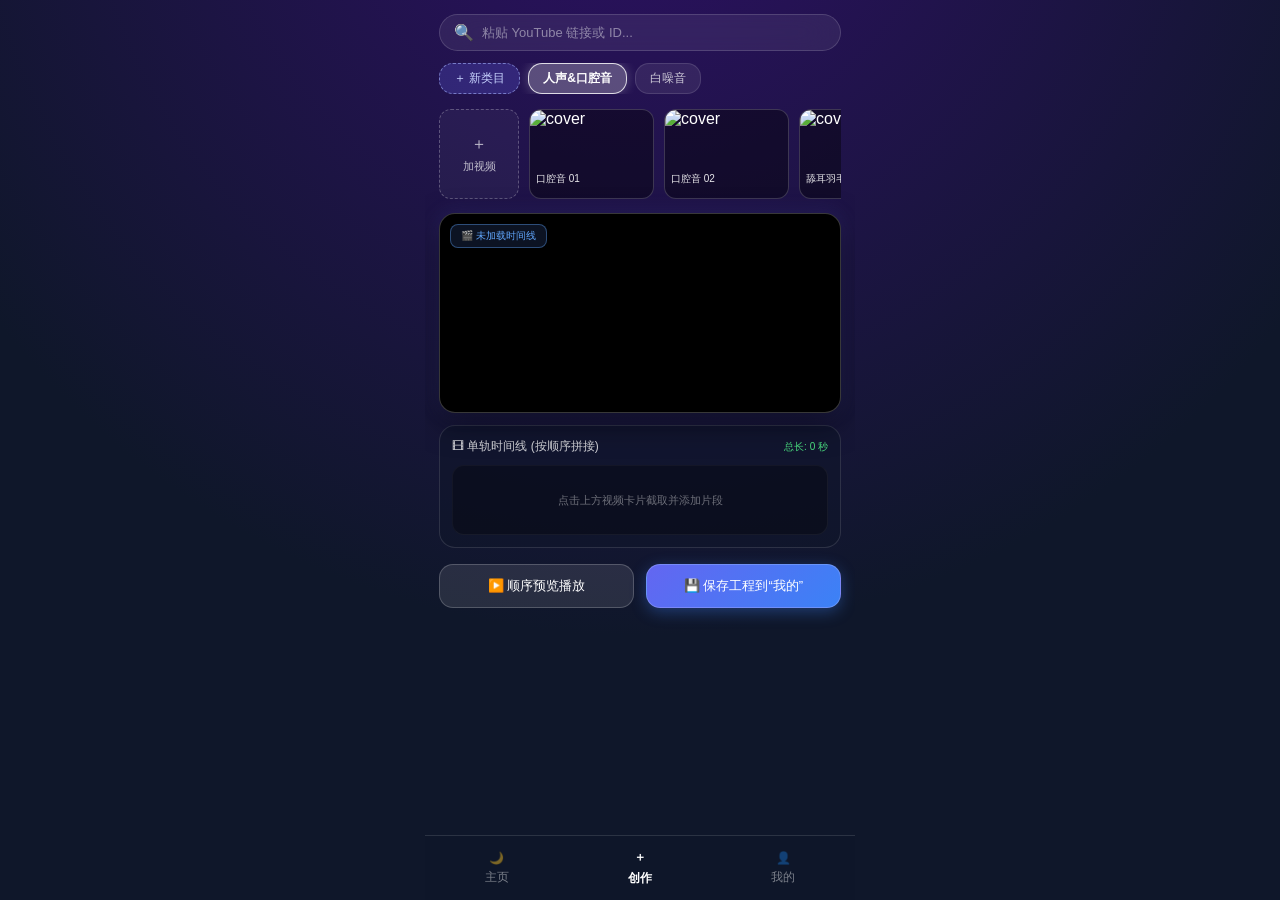
==== commit 7b0b5f42: "Update create.html" ====
--- a/create.html
+++ b/create.html
@@ -12,10 +12,11 @@
       font-family: -apple-system, BlinkMacSystemFont, "Segoe UI", Roboto, sans-serif;
     }
 
+    /* 深夜极光弥散渐变背景 */
     body {
       width: 100vw;
       height: 100vh;
-      background: #0f172a;
+      background: radial-gradient(circle at 50% -20%, #2e1065 0%, #0f172a 65%);
       color: #ffffff;
       display: flex;
       justify-content: center;
@@ -28,20 +29,20 @@
       height: 100vh;
       display: flex;
       flex-direction: column;
-      padding: 16px 16px 80px;
+      padding: 14px 14px 80px;
       overflow-y: auto;
       gap: 12px;
       position: relative;
     }
 
-    /* 1. 顶部搜索框 */
+    /* 1. 顶部搜索 / URL 粘贴 */
     .search-bar {
-      background: rgba(255, 255, 255, 0.1);
-      backdrop-filter: blur(12px);
-      -webkit-backdrop-filter: blur(12px);
-      border: 1px solid rgba(255, 255, 255, 0.2);
+      background: rgba(255, 255, 255, 0.07);
+      backdrop-filter: blur(20px);
+      -webkit-backdrop-filter: blur(20px);
+      border: 1px solid rgba(255, 255, 255, 0.15);
       border-radius: 20px;
-      padding: 8px 16px;
+      padding: 8px 14px;
       display: flex;
       align-items: center;
       gap: 8px;
@@ -54,58 +55,57 @@
       width: 100%;
       font-size: 13px;
     }
-    .search-bar input::placeholder { color: rgba(255, 255, 255, 0.5); }
-
-    /* 2. 类目横向滑动 (最左侧为添加按钮) */
+    .search-bar input::placeholder { color: rgba(255, 255, 255, 0.45); }
+
+    /* 2. 分类横向滑动 */
     .category-scroll {
       display: flex;
       gap: 8px;
       overflow-x: auto;
       white-space: nowrap;
       scrollbar-width: none;
-      padding-bottom: 2px;
     }
     .category-scroll::-webkit-scrollbar { display: none; }
     
     .chip {
-      background: rgba(255, 255, 255, 0.12);
-      border: 1px solid rgba(255, 255, 255, 0.15);
-      border-radius: 16px;
+      background: rgba(255, 255, 255, 0.08);
+      border: 1px solid rgba(255, 255, 255, 0.12);
+      border-radius: 14px;
       padding: 6px 14px;
       font-size: 12px;
-      color: rgba(255, 255, 255, 0.8);
+      color: rgba(255, 255, 255, 0.75);
       cursor: pointer;
       flex-shrink: 0;
     }
     .chip.active {
-      background: rgba(255, 255, 255, 0.3);
-      border-color: #ffffff;
+      background: rgba(255, 255, 255, 0.25);
+      border-color: rgba(255, 255, 255, 0.8);
       color: #ffffff;
-      font-weight: bold;
+      font-weight: 600;
+      box-shadow: 0 0 12px rgba(255, 255, 255, 0.25);
     }
     .chip-add {
-      background: rgba(59, 130, 246, 0.3);
-      border: 1px dashed rgba(147, 197, 253, 0.6);
-      color: #93c5fd;
-    }
-
-    /* 3. 视频带封面图卡片横向滑动 */
+      background: rgba(99, 102, 241, 0.25);
+      border: 1px dashed rgba(165, 180, 252, 0.6);
+      color: #c7d2fe;
+    }
+
+    /* 3. 视频选择列表 */
     .video-list {
       display: flex;
       gap: 10px;
       overflow-x: auto;
       scrollbar-width: none;
-      min-height: 110px;
+      min-height: 95px;
       align-items: center;
     }
     .video-list::-webkit-scrollbar { display: none; }
 
-    /* 视频最左侧添加按钮 */
     .add-video-btn-card {
       min-width: 80px;
-      height: 100px;
-      background: rgba(255, 255, 255, 0.05);
-      border: 1px dashed rgba(255, 255, 255, 0.3);
+      height: 90px;
+      background: rgba(255, 255, 255, 0.04);
+      border: 1px dashed rgba(255, 255, 255, 0.25);
       border-radius: 12px;
       display: flex;
       flex-direction: column;
@@ -119,10 +119,10 @@
     }
 
     .video-card {
-      width: 130px;
-      height: 100px;
+      width: 125px;
+      height: 90px;
       background: rgba(0, 0, 0, 0.4);
-      border: 1px solid rgba(255, 255, 255, 0.2);
+      border: 1px solid rgba(255, 255, 255, 0.18);
       border-radius: 12px;
       overflow: hidden;
       flex-shrink: 0;
@@ -133,7 +133,7 @@
     }
     .video-card img {
       width: 100%;
-      height: 65px;
+      height: 58px;
       object-fit: cover;
     }
     .video-card .title {
@@ -144,120 +144,158 @@
       overflow: hidden;
       text-overflow: ellipsis;
     }
-    .video-card .add-icon-tag {
-      position: absolute;
-      top: 4px;
-      right: 4px;
-      background: rgba(0, 0, 0, 0.6);
-      backdrop-filter: blur(4px);
-      width: 22px;
-      height: 22px;
-      border-radius: 50%;
-      display: flex;
-      align-items: center;
-      justify-content: center;
-      font-size: 12px;
-      border: 1px solid rgba(255, 255, 255, 0.4);
-    }
-
-    /* 4. 控制操作栏 (剪辑与定时) */
-    .controls-top {
-      display: flex;
-      justify-content: space-between;
-      align-items: center;
-      margin-top: 4px;
-    }
-    .track-info {
-      font-size: 12px;
-      color: rgba(255, 255, 255, 0.7);
-    }
-    .btn-group-sm {
-      display: flex;
-      gap: 8px;
-    }
-    .btn-circle {
-      width: 30px;
-      height: 30px;
-      border-radius: 50%;
-      background: rgba(255, 255, 255, 0.15);
-      border: 1px solid rgba(255, 255, 255, 0.3);
-      color: white;
-      font-size: 16px;
-      display: flex;
-      align-items: center;
-      justify-content: center;
-      cursor: pointer;
-    }
-    .btn-glass {
-      background: rgba(255, 255, 255, 0.12);
-      border: 1px solid rgba(255, 255, 255, 0.2);
-      border-radius: 12px;
-      padding: 4px 12px;
-      color: white;
-      font-size: 12px;
-      cursor: pointer;
-    }
-
-    /* 5. 视频播放展示与预览区 (去除右侧音量控制) */
+
+    /* 4. 视频播放器 (预览区) */
     .player-section {
       width: 100%;
-      height: 220px;
+      height: 200px;
       background: #000000;
-      border: 1px solid rgba(255, 255, 255, 0.2);
+      border: 1px solid rgba(255, 255, 255, 0.22);
       border-radius: 16px;
       overflow: hidden;
       position: relative;
+      box-shadow: 0 10px 30px rgba(0, 0, 0, 0.5), 0 0 20px rgba(99, 102, 241, 0.2);
     }
     .player-section iframe {
       width: 100%;
       height: 100%;
       border: none;
     }
-    .trim-badge {
+    .playing-status-tag {
       position: absolute;
-      bottom: 8px;
-      left: 8px;
-      background: rgba(0, 0, 0, 0.7);
-      padding: 4px 8px;
-      border-radius: 6px;
+      top: 10px;
+      left: 10px;
+      background: rgba(15, 23, 42, 0.85);
+      backdrop-filter: blur(8px);
+      padding: 4px 10px;
+      border-radius: 8px;
       font-size: 10px;
-      color: #4ade80;
-      border: 1px solid rgba(74, 222, 128, 0.3);
+      color: #60a5fa;
+      border: 1px solid rgba(96, 165, 250, 0.4);
       pointer-events: none;
     }
 
-    /* 6. 底部剪辑与操作按钮 */
+    /* 5. 剪映风格：单轨时间线 (Timeline Section) */
+    .timeline-section {
+      background: rgba(15, 23, 42, 0.6);
+      border: 1px solid rgba(255, 255, 255, 0.12);
+      border-radius: 16px;
+      padding: 12px;
+      display: flex;
+      flex-direction: column;
+      gap: 10px;
+    }
+    .timeline-header {
+      display: flex;
+      justify-content: space-between;
+      align-items: center;
+      font-size: 12px;
+      color: rgba(255, 255, 255, 0.8);
+    }
+    
+    /* 时间线轨道容器 */
+    .timeline-track {
+      display: flex;
+      gap: 8px;
+      overflow-x: auto;
+      padding: 6px 2px;
+      scrollbar-width: none;
+      min-height: 70px;
+      align-items: center;
+      background: rgba(0, 0, 0, 0.3);
+      border-radius: 12px;
+      border: 1px inset rgba(255, 255, 255, 0.05);
+    }
+    .timeline-track::-webkit-scrollbar { display: none; }
+
+    /* 片段 (Clip) 卡片 */
+    .clip-item {
+      background: linear-gradient(135deg, rgba(99, 102, 241, 0.3), rgba(59, 130, 246, 0.2));
+      border: 1px solid rgba(165, 180, 252, 0.4);
+      border-radius: 10px;
+      padding: 8px 10px;
+      min-width: 120px;
+      flex-shrink: 0;
+      position: relative;
+      display: flex;
+      flex-direction: column;
+      gap: 4px;
+      cursor: pointer;
+      transition: all 0.2s ease;
+    }
+    .clip-item.active {
+      border-color: #4ade80;
+      box-shadow: 0 0 10px rgba(74, 222, 128, 0.3);
+      background: linear-gradient(135deg, rgba(74, 222, 128, 0.25), rgba(59, 130, 246, 0.2));
+    }
+    .clip-item .clip-title {
+      font-size: 11px;
+      color: #ffffff;
+      font-weight: 500;
+      white-space: nowrap;
+      overflow: hidden;
+      text-overflow: ellipsis;
+      max-width: 90px;
+    }
+    .clip-item .clip-time {
+      font-size: 9px;
+      color: rgba(255, 255, 255, 0.7);
+    }
+    .clip-del-btn {
+      position: absolute;
+      top: 4px;
+      right: 4px;
+      width: 18px;
+      height: 18px;
+      background: rgba(239, 68, 68, 0.6);
+      border-radius: 50%;
+      color: white;
+      font-size: 10px;
+      display: flex;
+      align-items: center;
+      justify-content: center;
+      cursor: pointer;
+    }
+
+    .empty-timeline-hint {
+      font-size: 11px;
+      color: rgba(255, 255, 255, 0.4);
+      width: 100%;
+      text-align: center;
+    }
+
+    /* 6. 底部操作按钮 */
     .action-bar {
       display: flex;
-      justify-content: space-around;
-      gap: 10px;
+      gap: 12px;
+      margin-top: 4px;
     }
     .btn-action {
       flex: 1;
-      background: rgba(255, 255, 255, 0.15);
-      border: 1px solid rgba(255, 255, 255, 0.25);
-      border-radius: 12px;
-      padding: 10px 0;
+      background: rgba(255, 255, 255, 0.1);
+      border: 1px solid rgba(255, 255, 255, 0.2);
+      border-radius: 14px;
+      padding: 12px 0;
       color: white;
       font-size: 13px;
       cursor: pointer;
       text-align: center;
     }
     .btn-action.primary {
-      background: #3b82f6;
-      border-color: #60a5fa;
-    }
-
-    /* 7. 弹窗 (Modal) 统一样式 */
+      background: linear-gradient(135deg, #6366f1 0%, #3b82f6 100%);
+      border: 1px solid rgba(165, 180, 252, 0.4);
+      box-shadow: 0 4px 15px rgba(59, 130, 246, 0.35);
+      font-weight: 500;
+    }
+
+    /* 弹窗样式 */
     .modal-overlay {
       display: none;
       position: fixed;
-      top: 0;
-      left: 0;
-      width: 100vw;
-      height: 100vh;
-      background: rgba(0, 0, 0, 0.7);
-      backdrop-filter: blur(8px);
+      top: 0; left: 0;
+      width: 100vw; height: 100vh;
+      background: rgba(0, 0, 0, 0.75);
+      backdrop-filter: blur(10px);
       z-index: 200;
       justify-content: center;
       align-items: center;
@@ -265,7 +303,7 @@
     .modal-box {
       width: 85%;
       max-width: 360px;
-      background: #1e293b;
+      background: rgba(30, 41, 59, 0.95);
       border: 1px solid rgba(255, 255, 255, 0.2);
       border-radius: 20px;
       padding: 20px;
@@ -275,7 +313,7 @@
     }
     .modal-box h3 { font-size: 15px; text-align: center; }
     .modal-box input {
-      background: rgba(255, 255, 255, 0.1);
+      background: rgba(255, 255, 255, 0.08);
       border: 1px solid rgba(255, 255, 255, 0.2);
       border-radius: 10px;
       padding: 10px;
@@ -283,25 +321,23 @@
       font-size: 13px;
       outline: none;
     }
-    .modal-btns { display: flex; gap: 10px; margin-top: 8px; }
+    .modal-btns { display: flex; gap: 10px; margin-top: 6px; }
     .modal-btns button {
       flex: 1; padding: 10px; border-radius: 10px; border: none; font-size: 13px; cursor: pointer;
     }
     .btn-confirm { background: #3b82f6; color: white; }
-    .btn-cancel { background: rgba(255, 255, 255, 0.2); color: white; }
-
-    /* 8. 底部导航栏 */
+    .btn-cancel { background: rgba(255, 255, 255, 0.15); color: white; }
+
+    /* 底部导航 */
     .bottom-nav {
       position: fixed;
-      bottom: 0;
-      left: 50%;
+      bottom: 0; left: 50%;
       transform: translateX(-50%);
-      width: 100%;
-      max-width: 430px;
+      width: 100%; max-width: 430px;
       height: 65px;
-      background: rgba(15, 23, 42, 0.9);
+      background: rgba(15, 23, 42, 0.85);
       backdrop-filter: blur(20px);
-      border-top: 1px solid rgba(255, 255, 255, 0.15);
+      border-top: 1px solid rgba(255, 255, 255, 0.12);
       display: flex;
       justify-content: space-around;
       align-items: center;
@@ -309,7 +345,7 @@
     }
     .nav-item {
       display: flex; flex-direction: column; align-items: center;
-      text-decoration: none; color: rgba(255, 255, 255, 0.5); font-size: 12px; gap: 4px;
+      text-decoration: none; color: rgba(255, 255, 255, 0.45); font-size: 12px; gap: 4px;
     }
     .nav-item.active { color: #ffffff; font-weight: bold; }
   </style>
@@ -319,43 +355,61 @@
   <div class="app-container">
     
     <div class="search-bar">
-      🔍 
-      <input type="text" placeholder="搜索或粘贴 YouTube 链接..." oninput="handleUrlPaste(this.value)">
+      🔍 <input type="text" placeholder="粘贴 YouTube 链接或 ID..." oninput="handleUrlPaste(this.value)">
     </div>
 
     <div class="category-scroll" id="category-container"></div>
 
     <div class="video-list" id="video-list-container"></div>
 
-    <div class="controls-top">
-      <span class="track-info" id="track-info-text">当前工作台：未选择视频</span>
-      <div class="btn-group-sm">
-        <button class="btn-circle" title="从播放器中移除当前视频" onclick="removeCurrentVideoFromTrack()">-</button>
+    <div class="player-section">
+      <iframe id="youtube-player" src="" allow="accelerometer; autoplay; clipboard-write; encrypted-media; gyroscope; picture-in-picture" allowfullscreen></iframe>
+      <div class="playing-status-tag" id="playing-status">🎬 未加载时间线</div>
+    </div>
+
+    <div class="timeline-section">
+      <div class="timeline-header">
+        <span>🎞 单轨时间线 (按顺序拼接)</span>
+        <span id="timeline-duration" style="font-size:10px; color:#4ade80;">总长: 0 秒</span>
       </div>
-      <button class="btn-glass" id="timer-btn" onclick="setTimer()">⏱ 定时: 关</button>
+      
+      <div class="timeline-track" id="timeline-track">
+        <div class="empty-timeline-hint">点击上方视频卡片截取并添加片段</div>
+      </div>
     </div>
 
-    <div class="player-section">
-      <iframe 
-        id="youtube-player" 
-        src="https://www.youtube.com/embed/a0tl9k3deV0?enablejsapi=1&autoplay=1&mute=1&loop=1&playlist=a0tl9k3deV0" 
-        allow="accelerometer; autoplay; clipboard-write; encrypted-media; gyroscope; picture-in-picture" 
-        allowfullscreen>
-      </iframe>
-      <div class="trim-badge" id="trim-badge" style="display: none;">✂️ 已设置片段区间</div>
+    <div class="action-bar">
+      <button class="btn-action" onclick="playTimelineFromStart()">▶️ 顺序预览播放</button>
+      <button class="btn-action primary" onclick="saveToMyDrafts()">💾 保存工程到“我的”</button>
     </div>
 
-    <div class="action-bar">
-      <button class="btn-action" onclick="openTrimModal()">✂️ 裁剪片段</button>
-      <button class="btn-action primary" onclick="saveToMyDrafts()">💾 保存到“我的”</button>
+  </div>
+
+  <div class="modal-overlay" id="trim-add-modal">
+    <div class="modal-box">
+      <h3 id="trim-modal-title">截取视频片段</h3>
+      <p style="font-size: 11px; color: rgba(255,255,255,0.6); text-align: center;">设置截取的起止时间（单位：秒）</p>
+      
+      <div style="display: flex; gap: 10px; align-items: center;">
+        <label style="font-size: 12px;">开始时间 (秒):</label>
+        <input type="number" id="clip-start" value="0" min="0" style="flex:1;">
+      </div>
+      <div style="display: flex; gap: 10px; align-items: center;">
+        <label style="font-size: 12px;">结束时间 (秒):</label>
+        <input type="number" id="clip-end" value="30" min="1" style="flex:1;">
+      </div>
+
+      <div class="modal-btns">
+        <button class="btn-cancel" onclick="closeModal('trim-add-modal')">取消</button>
+        <button class="btn-confirm" onclick="confirmAddClipToTimeline()">＋ 加入时间线</button>
+      </div>
     </div>
-
   </div>
 
   <div class="modal-overlay" id="add-category-modal">
     <div class="modal-box">
       <h3>创建新类目</h3>
-      <input type="text" id="new-cat-name" placeholder="请输入类目名称 (如: 磬音/雨声)">
+      <input type="text" id="new-cat-name" placeholder="请输入类目名称">
       <div class="modal-btns">
         <button class="btn-cancel" onclick="closeModal('add-category-modal')">取消</button>
         <button class="btn-confirm" onclick="saveNewCategory()">创建</button>
@@ -365,33 +419,12 @@
 
   <div class="modal-overlay" id="add-video-modal">
     <div class="modal-box">
-      <h3>添加视频到当前类目</h3>
-      <input type="text" id="new-video-url" placeholder="粘贴 YouTube 链接或 11 位视频 ID">
-      <input type="text" id="new-video-title" placeholder="视频自定义标题 (可选)">
+      <h3>添加视频到类目</h3>
+      <input type="text" id="new-video-url" placeholder="粘贴 YouTube 链接">
+      <input type="text" id="new-video-title" placeholder="标题 (可选)">
       <div class="modal-btns">
         <button class="btn-cancel" onclick="closeModal('add-video-modal')">取消</button>
         <button class="btn-confirm" onclick="saveNewVideo()">添加</button>
-      </div>
-    </div>
-  </div>
-
-  <div class="modal-overlay" id="trim-modal">
-    <div class="modal-box">
-      <h3>✂️ 裁剪视频片段</h3>
-      <p style="font-size: 11px; color: rgba(255,255,255,0.6); text-align: center;">设置截取的起止时间（单位：秒）</p>
-      
-      <div style="display: flex; gap: 10px; align-items: center;">
-        <label style="font-size: 12px;">开始 (秒):</label>
-        <input type="number" id="trim-start" value="0" min="0" style="flex:1;">
-      </div>
-      <div style="display: flex; gap: 10px; align-items: center;">
-        <label style="font-size: 12px;">结束 (秒):</label>
-        <input type="number" id="trim-end" value="60" min="1" style="flex:1;">
-      </div>
-
-      <div class="modal-btns">
-        <button class="btn-cancel" onclick="closeModal('trim-modal')">取消</button>
-        <button class="btn-confirm" onclick="applyVideoTrim()">应用裁剪</button>
       </div>
     </div>
   </div>
@@ -412,250 +445,218 @@
   </nav>
 
   <script>
-    // 初始视频与分类数据
+    // 基础视频类目数据
     let categoriesData = {
       "人声&口腔音": [
-        { id: "a0tl9k3deV0", title: "口腔音触发 01" },
-        { id: "mfDl72i3k-g", title: "口腔音触发 02" },
-        { id: "0GBnppu5PR8", title: "舔耳羽毛音" },
-        { id: "t4WJHx2-Pvo", title: "柔声耳语" }
+        { id: "a0tl9k3deV0", title: "口腔音 01" },
+        { id: "mfDl72i3k-g", title: "口腔音 02" },
+        { id: "0GBnppu5PR8", title: "舔耳羽毛" }
       ],
       "白噪音": [
         { id: "0aay6rLcEdU", title: "深海雨声" },
-        { id: "yT3ELvaGu0Y", title: "木屋篝火" },
-        { id: "SIV08epFmDQ", title: "夜晚森林" },
-        { id: "Qhll2RJXJOU", title: "宇宙星空" },
-        { id: "D-td0OEk0HY", title: "风吹麦浪" }
-      ],
-      "场景扮演": [
-        { id: "S2OhZsgKT3c", title: "睡眠诊所" },
-        { id: "xdZ3zmM16Nk", title: "理发修面" },
-        { id: "IyJOGveGf7Y", title: "采耳体验" },
-        { id: "9Rk07cpLrZs", title: "睡前检查" },
-        { id: "8oksfOGH6Uo", title: "书店雨夜" }
-      ],
-      "敲击音": [
-        { id: "QkpygCY47ME", title: "木质敲击音" },
-        { id: "qe7E6J35E3s", title: "玻璃声触发" },
-        { id: "Om9yQb2YuEA", title: "书本翻页声" },
-        { id: "cXogEZUIa1U", title: "海绵挤压声" }
+        { id: "yT3ELvaGu0Y", title: "木屋篝火" }
       ]
     };
 
     let currentCategory = "人声&口腔音";
-    let activeVideo = { id: "a0tl9k3deV0", title: "口腔音触发 01", start: 0, end: null };
-
-    // 初始化
+    
+    // 🌟 单轨时间线核心数据数组 (Timeline)
+    let timeline = []; 
+    let currentClipIndex = 0;
+    let selectedVideoForTrim = null;
+
     function initApp() {
       renderCategories();
       renderVideos(currentCategory);
-      updateTrackInfo();
-      fetchRealTitles(); // 异步抓取 YouTube 真实标题
-    }
-
-    // 1. 渲染类目栏 (最左侧置顶“+ 添加类目”)
+      renderTimeline();
+    }
+
+    // 1. 渲染类目
     function renderCategories() {
       const container = document.getElementById('category-container');
-      container.innerHTML = `<div class="chip chip-add" onclick="openModal('add-category-modal')">＋ 新建类目</div>`;
-      
+      container.innerHTML = `<div class="chip chip-add" onclick="openModal('add-category-modal')">＋ 新类目</div>`;
       Object.keys(categoriesData).forEach(cat => {
         const chip = document.createElement('div');
         chip.className = `chip ${cat === currentCategory ? 'active' : ''}`;
         chip.innerText = cat;
-        chip.onclick = () => switchCategory(cat);
+        chip.onclick = () => { currentCategory = cat; renderCategories(); renderVideos(cat); };
         container.appendChild(chip);
       });
     }
 
-    // 2. 渲染视频栏 (最左侧置顶“+ 添加视频”)
+    // 2. 渲染待选视频
     function renderVideos(catName) {
       const container = document.getElementById('video-list-container');
       container.innerHTML = `
         <div class="add-video-btn-card" onclick="openModal('add-video-modal')">
-          <span style="font-size:18px;">＋</span>
-          <span>添加视频</span>
+          <span style="font-size:16px;">＋</span>
+          <span>加视频</span>
         </div>
       `;
-
-      const list = categoriesData[catName] || [];
-      list.forEach(v => {
-        // 使用 YouTube 官方 API 获取高清封面图
+      (categoriesData[catName] || []).forEach(v => {
         const imgUrl = `https://img.youtube.com/vi/${v.id}/hqdefault.jpg`;
         const card = document.createElement('div');
         card.className = 'video-card';
-        card.onclick = () => addVideoToTrack(v);
+        card.onclick = () => openTrimAddModal(v);
         card.innerHTML = `
-          <img src="${imgUrl}" alt="cover" loading="lazy">
-          <div class="title" id="title-${v.id}">${v.title}</div>
-          <div class="add-icon-tag" title="加入播放器">+</div>
+          <img src="${imgUrl}" alt="cover">
+          <div class="title">${v.title}</div>
         `;
         container.appendChild(card);
       });
     }
 
-    // 切换类目
-    function switchCategory(cat) {
-      currentCategory = cat;
-      renderCategories();
-      renderVideos(cat);
-    }
-
-    // 3. 将视频加入播放器工作台
-    function addVideoToTrack(videoObj) {
-      activeVideo = { ...videoObj, start: 0, end: null };
-      updatePlayerUrl();
-      updateTrackInfo();
-    }
-
-    // 4. 从播放器工作台中移除当前视频 (“-”按钮逻辑)
-    function removeCurrentVideoFromTrack() {
-      activeVideo = null;
-      document.getElementById('youtube-player').src = "";
-      document.getElementById('trim-badge').style.display = 'none';
-      document.getElementById('track-info-text').innerText = "当前工作台：未选择视频";
-    }
-
-    // 更新播放器 iframe 链接 (支持精准 start/end 秒数控制)
-    function updatePlayerUrl() {
-      if (!activeVideo) return;
-      let url = `https://www.youtube.com/embed/${activeVideo.id}?autoplay=1&loop=1&playlist=${activeVideo.id}`;
-      if (activeVideo.start > 0) url += `&start=${activeVideo.start}`;
-      if (activeVideo.end) url += `&end=${activeVideo.end}`;
-      
-      document.getElementById('youtube-player').src = url;
-      
-      // 显示/隐藏裁剪角标
-      const badge = document.getElementById('trim-badge');
-      if (activeVideo.start > 0 || activeVideo.end) {
-        badge.style.display = 'block';
-        badge.innerText = `✂️ 片段: ${activeVideo.start}s - ${activeVideo.end || '结尾'}s`;
-      } else {
-        badge.style.display = 'none';
+    // 3. 截取弹窗
+    function openTrimAddModal(video) {
+      selectedVideoForTrim = video;
+      document.getElementById('trim-modal-title').innerText = `截取片段: ${video.title}`;
+      document.getElementById('clip-start').value = 0;
+      document.getElementById('clip-end').value = 30;
+      openModal('trim-add-modal');
+    }
+
+    // 4. 将截取好的 Clip 追加到单轨时间线中
+    function confirmAddClipToTimeline() {
+      const start = parseInt(document.getElementById('clip-start').value) || 0;
+      const end = parseInt(document.getElementById('clip-end').value) || 30;
+
+      if (start >= end) return alert("开始时间必须小于结束时间！");
+
+      const newClip = {
+        clipId: 'clip_' + Date.now(),
+        id: selectedVideoForTrim.id,
+        title: selectedVideoForTrim.title,
+        start: start,
+        end: end,
+        duration: end - start
+      };
+
+      timeline.push(newClip);
+      renderTimeline();
+      closeModal('trim-add-modal');
+
+      // 如果是第一个片段，自动加载预览
+      if (timeline.length === 1) {
+        playClipIndex(0);
       }
     }
 
-    function updateTrackInfo() {
-      const text = activeVideo ? `当前编辑：${activeVideo.title}` : "当前工作台：未选择视频";
-      document.getElementById('track-info-text').innerText = text;
-    }
-
-    // 5. 裁剪功能实现
-    function openTrimModal() {
-      if (!activeVideo) {
-        alert("请先选择或添加一个视频到工作台！");
+    // 5. 渲染单轨时间线 UI
+    function renderTimeline() {
+      const container = document.getElementById('timeline-track');
+      if (timeline.length === 0) {
+        container.innerHTML = `<div class="empty-timeline-hint">点击上方视频卡片截取并添加片段</div>`;
+        document.getElementById('timeline-duration').innerText = `总长: 0 秒`;
         return;
       }
-      document.getElementById('trim-start').value = activeVideo.start || 0;
-      document.getElementById('trim-end').value = activeVideo.end || 180;
-      openModal('trim-modal');
-    }
-
-    function applyVideoTrim() {
-      const start = parseInt(document.getElementById('trim-start').value) || 0;
-      const end = parseInt(document.getElementById('trim-end').value) || null;
-
-      if (end && start >= end) {
-        alert("开始时间必须小于结束时间！");
-        return;
+
+      container.innerHTML = '';
+      let totalSec = 0;
+
+      timeline.forEach((clip, idx) => {
+        totalSec += clip.duration;
+        const item = document.createElement('div');
+        item.className = `clip-item ${idx === currentClipIndex ? 'active' : ''}`;
+        item.onclick = () => playClipIndex(idx);
+        item.innerHTML = `
+          <div class="clip-title">片段 ${idx + 1}: ${clip.title}</div>
+          <div class="clip-time">✂️ ${clip.start}s - ${clip.end}s (${clip.duration}s)</div>
+          <div class="clip-del-btn" onclick="removeClip(event, ${idx})">✕</div>
+        `;
+        container.appendChild(item);
+      });
+
+      document.getElementById('timeline-duration').innerText = `总长: ${totalSec} 秒 (${timeline.length}个片段)`;
+    }
+
+    // 6. 播放指定索引的 Clip
+    function playClipIndex(index) {
+      if (index < 0 || index >= timeline.length) return;
+      currentClipIndex = index;
+      const clip = timeline[index];
+
+      const iframe = document.getElementById('youtube-player');
+      iframe.src = `https://www.youtube.com/embed/${clip.id}?autoplay=1&start=${clip.start}&end=${clip.end}`;
+
+      document.getElementById('playing-status').innerText = `🎬 正在播放 [${index + 1}/${timeline.length}]: ${clip.title} (${clip.start}s-${clip.end}s)`;
+      renderTimeline();
+    }
+
+    // 从头顺序播放整个时间线
+    function playTimelineFromStart() {
+      if (timeline.length === 0) return alert("时间线上还没有任何片段！");
+      playClipIndex(0);
+    }
+
+    // 删除时间线上的某个片段
+    function removeClip(e, index) {
+      e.stopPropagation();
+      timeline.splice(index, 1);
+      if (currentClipIndex >= timeline.length) {
+        currentClipIndex = Math.max(0, timeline.length - 1);
       }
-
-      activeVideo.start = start;
-      activeVideo.end = end;
-      updatePlayerUrl();
-      closeModal('trim-modal');
-    }
-
-    // 6. 保存工作流：存储至“我的”草稿箱
+      renderTimeline();
+      if (timeline.length > 0) {
+        playClipIndex(currentClipIndex);
+      } else {
+        document.getElementById('youtube-player').src = "";
+        document.getElementById('playing-status').innerText = "🎬 未加载时间线";
+      }
+    }
+
+    // 7. 保存整个工程草稿到 localStorage (供“我的”页面后续展示)
     function saveToMyDrafts() {
-      if (!activeVideo) {
-        alert("没有可保存的剪辑片段！");
-        return;
-      }
-
-      // 提取本地已有草稿
-      let drafts = JSON.parse(localStorage.getItem('my_asmr_drafts') || '[]');
-      drafts.unshift({
-        ...activeVideo,
-        savedAt: new Date().toLocaleDateString(),
-        category: currentCategory
-      });
-      
-      // 存入 localStorage
-      localStorage.setItem('my_asmr_drafts', JSON.stringify(drafts));
-
-      alert(`✅ 保存成功！已将《${activeVideo.title}》剪辑片段存入“我的”草稿箱。`);
-    }
-
-    // 7. 工具函数：解析 YouTube 链接
-    function getYouTubeId(url) {
-      const regExp = /^.*(youtu.be\/|v\/|u\/\w\/|embed\/|watch\?v=|\&v=)([^#\&\?]*).*/;
-      const match = url.match(regExp);
-      return (match && match[2].length === 11) ? match[2] : (url.length === 11 ? url : null);
-    }
-
-    // 弹窗控制
+      if (timeline.length === 0) return alert("请先添加至少一个视频片段到时间线！");
+
+      const projectData = {
+        id: 'proj_' + Date.now(),
+        title: `ASMR 拼接工程 (${timeline.length}个片段)`,
+        createdAt: new Date().toLocaleString(),
+        totalDuration: timeline.reduce((acc, cur) => acc + cur.duration, 0),
+        timeline: timeline
+      };
+
+      let drafts = JSON.parse(localStorage.getItem('my_asmr_projects') || '[]');
+      drafts.unshift(projectData);
+      localStorage.setItem('my_asmr_projects', JSON.stringify(drafts));
+
+      alert(`✅ 保存成功！已将拼接工程存入浏览器本地（可在“我的”页面查阅）。`);
+    }
+
+    // 辅助工具函数
     function openModal(id) { document.getElementById(id).style.display = 'flex'; }
     function closeModal(id) { document.getElementById(id).style.display = 'none'; }
 
-    // 保存新类目
     function saveNewCategory() {
       const name = document.getElementById('new-cat-name').value.trim();
-      if (!name) return alert("类目名不能为空");
+      if (!name) return;
       if (!categoriesData[name]) categoriesData[name] = [];
       currentCategory = name;
-      renderCategories();
-      renderVideos(name);
+      renderCategories(); renderVideos(name);
       closeModal('add-category-modal');
-      document.getElementById('new-cat-name').value = '';
-    }
-
-    // 保存新视频
+    }
+
     function saveNewVideo() {
       const url = document.getElementById('new-video-url').value.trim();
       const title = document.getElementById('new-video-title').value.trim() || "自定义视频";
-      const id = getYouTubeId(url);
-
-      if (!id) return alert("请输入正确的 YouTube 网址或 11 位 ID");
+      const match = url.match(/^.*(youtu.be\/|v\/|u\/\w\/|embed\/|watch\?v=|\&v=)([^#\&\?]*).*/);
+      const id = (match && match[2].length === 11) ? match[2] : (url.length === 11 ? url : null);
+
+      if (!id) return alert("解析失败，请输入有效的 YouTube 链接");
 
       categoriesData[currentCategory].push({ id, title });
       renderVideos(currentCategory);
-      addVideoToTrack({ id, title });
       closeModal('add-video-modal');
-      document.getElementById('new-video-url').value = '';
-      document.getElementById('new-video-title').value = '';
-    }
-
-    // 异步拉取 YouTube oEmbed 真实标题
-    function fetchRealTitles() {
-      Object.keys(categoriesData).forEach(cat => {
-        categoriesData[cat].forEach(video => {
-          fetch(`https://www.youtube.com/oembed?url=https://www.youtube.com/watch?v=${video.id}&format=json`)
-            .then(res => res.json())
-            .then(data => {
-              if (data.title) {
-                video.title = data.title;
-                const el = document.getElementById(`title-${video.id}`);
-                if (el) el.innerText = data.title;
-              }
-            }).catch(() => {});
-        });
-      });
-    }
-
-    // 搜索栏直接粘贴
+    }
+
     function handleUrlPaste(val) {
-      const id = getYouTubeId(val);
-      if (id) {
-        addVideoToTrack({ id, title: "粘贴解析视频" });
+      if (val.length > 10) {
+        const match = val.match(/^.*(youtu.be\/|v\/|u\/\w\/|embed\/|watch\?v=|\&v=)([^#\&\?]*).*/);
+        const id = (match && match[2].length === 11) ? match[2] : (val.length === 11 ? val : null);
+        if (id) {
+          openTrimAddModal({ id, title: "粘贴视频" });
+        }
       }
-    }
-
-    // ⏱ 定时器
-    let timerIndex = 0;
-    const timerOptions = ["关", "30min", "1h", "1.5h"];
-    function setTimer() {
-      timerIndex = (timerIndex + 1) % timerOptions.length;
-      document.getElementById('timer-btn').innerText = `⏱ 定时: ${timerOptions[timerIndex]}`;
     }
 
     window.onload = initApp;
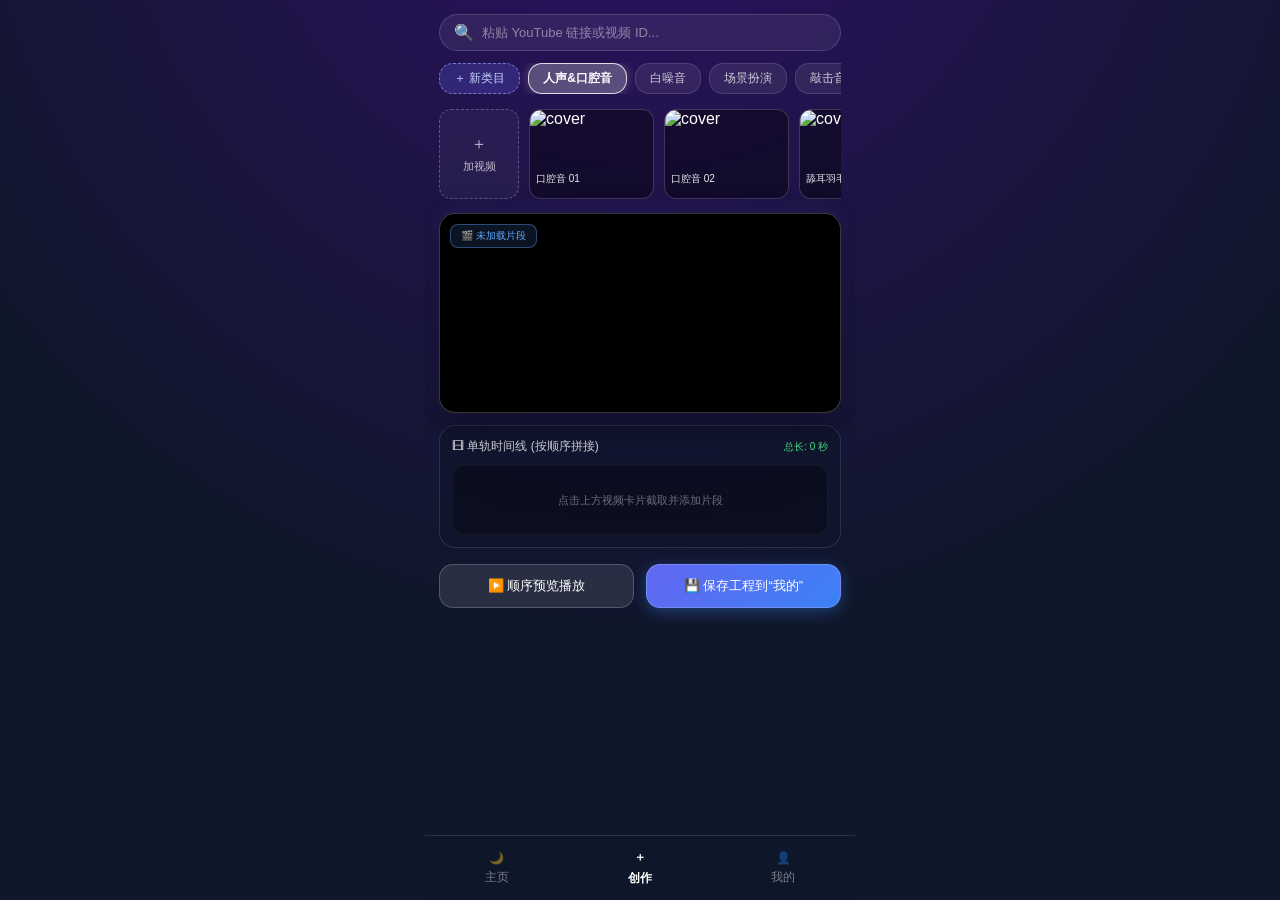
==== commit 1ad00950: "Update create.html" ====
--- a/create.html
+++ b/create.html
@@ -173,6 +173,7 @@
       color: #60a5fa;
       border: 1px solid rgba(96, 165, 250, 0.4);
       pointer-events: none;
+      z-index: 5;
     }
 
     /* 5. 剪映风格：单轨时间线 (Timeline Section) */
@@ -355,7 +356,7 @@
   <div class="app-container">
     
     <div class="search-bar">
-      🔍 <input type="text" placeholder="粘贴 YouTube 链接或 ID..." oninput="handleUrlPaste(this.value)">
+      🔍 <input type="text" placeholder="粘贴 YouTube 链接或视频 ID..." oninput="handleUrlPaste(this.value)">
     </div>
 
     <div class="category-scroll" id="category-container"></div>
@@ -364,7 +365,7 @@
 
     <div class="player-section">
       <iframe id="youtube-player" src="" allow="accelerometer; autoplay; clipboard-write; encrypted-media; gyroscope; picture-in-picture" allowfullscreen></iframe>
-      <div class="playing-status-tag" id="playing-status">🎬 未加载时间线</div>
+      <div class="playing-status-tag" id="playing-status">🎬 未加载片段</div>
     </div>
 
     <div class="timeline-section">
@@ -420,7 +421,7 @@
   <div class="modal-overlay" id="add-video-modal">
     <div class="modal-box">
       <h3>添加视频到类目</h3>
-      <input type="text" id="new-video-url" placeholder="粘贴 YouTube 链接">
+      <input type="text" id="new-video-url" placeholder="粘贴 YouTube 链接或 ID">
       <input type="text" id="new-video-title" placeholder="标题 (可选)">
       <div class="modal-btns">
         <button class="btn-cancel" onclick="closeModal('add-video-modal')">取消</button>
@@ -445,22 +446,39 @@
   </nav>
 
   <script>
-    // 基础视频类目数据
+    // 基础视频类目数据（已全量补充用户指定的四大类目与视频 ID）
     let categoriesData = {
       "人声&口腔音": [
         { id: "a0tl9k3deV0", title: "口腔音 01" },
         { id: "mfDl72i3k-g", title: "口腔音 02" },
-        { id: "0GBnppu5PR8", title: "舔耳羽毛" }
+        { id: "0GBnppu5PR8", title: "舔耳羽毛" },
+        { id: "t4WJHx2-Pvo", title: "柔和低语" }
       ],
       "白噪音": [
         { id: "0aay6rLcEdU", title: "深海雨声" },
-        { id: "yT3ELvaGu0Y", title: "木屋篝火" }
+        { id: "yT3ELvaGu0Y", title: "木屋篝火" },
+        { id: "SIV08epFmDQ", title: "海浪拍岸" },
+        { id: "Qhll2RJXJOU", title: "睡眠白噪" },
+        { id: "D-td0OEk0HY", title: "夜雨淅沥" }
+      ],
+      "场景扮演": [
+        { id: "S2OhZsgKT3c", title: "角色扮演 01" },
+        { id: "xdZ3zmM16Nk", title: "助眠采耳" },
+        { id: "IyJOGveGf7Y", title: "睡前检查" },
+        { id: "9Rk07cpLrZs", title: "温柔护理" },
+        { id: "8oksfOGH6Uo", title: "疗愈催眠" }
+      ],
+      "敲击音": [
+        { id: "QkpygCY47ME", title: "木质敲击" },
+        { id: "qe7E6J35E3s", title: "玻璃触感" },
+        { id: "Om9yQb2YuEA", title: "刮刷音效" },
+        { id: "cXogEZUIa1U", title: "海绵敲击" }
       ]
     };
 
     let currentCategory = "人声&口腔音";
     
-    // 🌟 单轨时间线核心数据数组 (Timeline)
+    // 单轨时间线核心数据数组 (Timeline)
     let timeline = []; 
     let currentClipIndex = 0;
     let selectedVideoForTrim = null;
@@ -506,7 +524,7 @@
       });
     }
 
-    // 3. 截取弹窗
+    // 3. 打开截取弹窗
     function openTrimAddModal(video) {
       selectedVideoForTrim = video;
       document.getElementById('trim-modal-title').innerText = `截取片段: ${video.title}`;
@@ -535,10 +553,8 @@
       renderTimeline();
       closeModal('trim-add-modal');
 
-      // 如果是第一个片段，自动加载预览
-      if (timeline.length === 1) {
-        playClipIndex(0);
-      }
+      // 自动播放最新添加的片段
+      playClipIndex(timeline.length - 1);
     }
 
     // 5. 渲染单轨时间线 UI
@@ -569,14 +585,15 @@
       document.getElementById('timeline-duration').innerText = `总长: ${totalSec} 秒 (${timeline.length}个片段)`;
     }
 
-    // 6. 播放指定索引的 Clip
+    // 6. 核心播放逻辑（带 enablejsapi 修复播放问题）
     function playClipIndex(index) {
       if (index < 0 || index >= timeline.length) return;
       currentClipIndex = index;
       const clip = timeline[index];
 
       const iframe = document.getElementById('youtube-player');
-      iframe.src = `https://www.youtube.com/embed/${clip.id}?autoplay=1&start=${clip.start}&end=${clip.end}`;
+      // 添加 enablejsapi=1 & rel=0 保证加载稳定与跨域可播
+      iframe.src = `https://www.youtube.com/embed/${clip.id}?autoplay=1&start=${clip.start}&end=${clip.end}&enablejsapi=1&rel=0`;
 
       document.getElementById('playing-status').innerText = `🎬 正在播放 [${index + 1}/${timeline.length}]: ${clip.title} (${clip.start}s-${clip.end}s)`;
       renderTimeline();
@@ -600,11 +617,11 @@
         playClipIndex(currentClipIndex);
       } else {
         document.getElementById('youtube-player').src = "";
-        document.getElementById('playing-status').innerText = "🎬 未加载时间线";
+        document.getElementById('playing-status').innerText = "🎬 未加载片段";
       }
     }
 
-    // 7. 保存整个工程草稿到 localStorage (供“我的”页面后续展示)
+    // 7. 保存工程草稿并支持一键跳转 my.html
     function saveToMyDrafts() {
       if (timeline.length === 0) return alert("请先添加至少一个视频片段到时间线！");
 
@@ -620,7 +637,16 @@
       drafts.unshift(projectData);
       localStorage.setItem('my_asmr_projects', JSON.stringify(drafts));
 
-      alert(`✅ 保存成功！已将拼接工程存入浏览器本地（可在“我的”页面查阅）。`);
+      if (confirm("✅ 工程保存成功！是否立即前往“我的”页面查看和播放？")) {
+        window.location.href = "my.html";
+      }
+    }
+
+    // 8. 解析 YouTube ID
+    function extractYoutubeId(val) {
+      if (!val) return null;
+      const match = val.match(/^.*(youtu.be\/|v\/|u\/\w\/|embed\/|watch\?v=|\&v=)([^#\&\?]*).*/);
+      return (match && match[2].length === 11) ? match[2] : (val.length === 11 ? val : null);
     }
 
     // 辅助工具函数
@@ -634,27 +660,28 @@
       currentCategory = name;
       renderCategories(); renderVideos(name);
       closeModal('add-category-modal');
+      document.getElementById('new-cat-name').value = '';
     }
 
     function saveNewVideo() {
-      const url = document.getElementById('new-video-url').value.trim();
+      const inputVal = document.getElementById('new-video-url').value.trim();
       const title = document.getElementById('new-video-title').value.trim() || "自定义视频";
-      const match = url.match(/^.*(youtu.be\/|v\/|u\/\w\/|embed\/|watch\?v=|\&v=)([^#\&\?]*).*/);
-      const id = (match && match[2].length === 11) ? match[2] : (url.length === 11 ? url : null);
-
-      if (!id) return alert("解析失败，请输入有效的 YouTube 链接");
+      const id = extractYoutubeId(inputVal);
+
+      if (!id) return alert("解析失败，请输入有效的 YouTube 链接或 11 位视频 ID！");
 
       categoriesData[currentCategory].push({ id, title });
       renderVideos(currentCategory);
       closeModal('add-video-modal');
+      document.getElementById('new-video-url').value = '';
+      document.getElementById('new-video-title').value = '';
     }
 
     function handleUrlPaste(val) {
-      if (val.length > 10) {
-        const match = val.match(/^.*(youtu.be\/|v\/|u\/\w\/|embed\/|watch\?v=|\&v=)([^#\&\?]*).*/);
-        const id = (match && match[2].length === 11) ? match[2] : (val.length === 11 ? val : null);
+      if (val.length >= 11) {
+        const id = extractYoutubeId(val);
         if (id) {
-          openTrimAddModal({ id, title: "粘贴视频" });
+          openTrimAddModal({ id, title: "剪贴板视频" });
         }
       }
     }
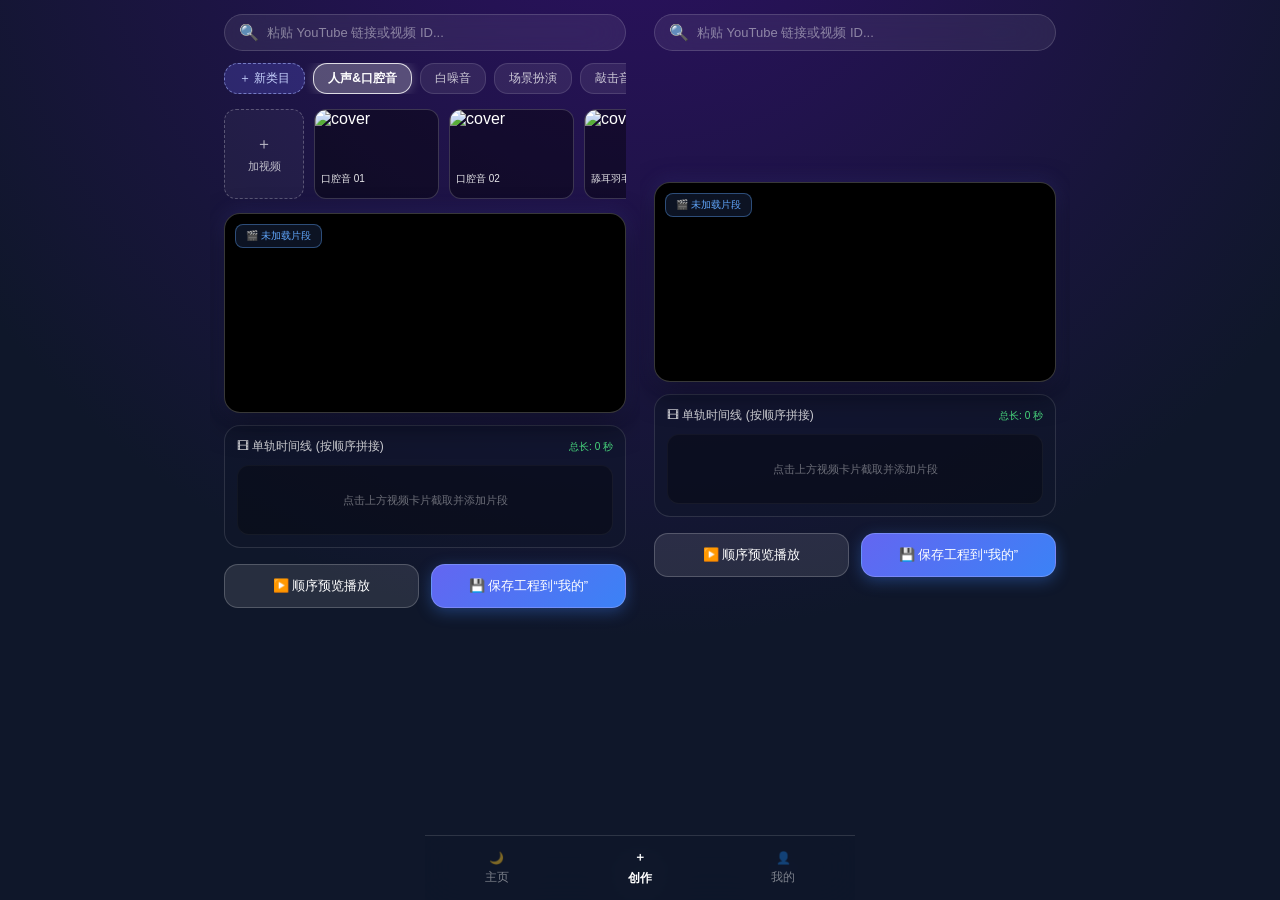
==== commit f746ad1d: "Update create.html" ====
--- a/create.html
+++ b/create.html
@@ -1,4 +1,9 @@
 <!DOCTYPE html>
+<html lang="zh-CN">
+<head>
+  <meta charset="UTF-8">
+  <meta name="viewport" content="width=device-width, initial-scale=1.0">
+  <title>创作 - 今晚怎么睡？🌙</title><!DOCTYPE html>
 <html lang="zh-CN">
 <head>
   <meta charset="UTF-8">
@@ -621,18 +626,29 @@
       }
     }
 
-    // 7. 保存工程草稿并支持一键跳转 my.html
+    // 7. 🌟 核心修改：保存工程草稿，并精准同步到 my.html 所需的数据格式
     function saveToMyDrafts() {
       if (timeline.length === 0) return alert("请先添加至少一个视频片段到时间线！");
 
+      const todayStr = new Date().toISOString().split('T')[0]; // "YYYY-MM-DD"
+      const firstClip = timeline[0];
+      const coverUrl = `https://img.youtube.com/vi/${firstClip.id}/hqdefault.jpg`;
+
+      // 构建对应 my.html 的单日存储对象
       const projectData = {
         id: 'proj_' + Date.now(),
+        date: todayStr,
         title: `ASMR 拼接工程 (${timeline.length}个片段)`,
-        createdAt: new Date().toLocaleString(),
+        coverUrl: coverUrl,
         totalDuration: timeline.reduce((acc, cur) => acc + cur.duration, 0),
-        timeline: timeline
+        timeline: timeline,
+        savedAt: new Date().getTime()
       };
 
+      // 1️⃣ 保存到 my.html 读取的特定日期 Key 中 (例如: asmr_project_2026-08-05)
+      localStorage.setItem(`asmr_project_${todayStr}`, JSON.stringify(projectData));
+
+      // 2️⃣ 同时也存一份到通用列表中
       let drafts = JSON.parse(localStorage.getItem('my_asmr_projects') || '[]');
       drafts.unshift(projectData);
       localStorage.setItem('my_asmr_projects', JSON.stringify(drafts));
@@ -690,3 +706,689 @@
   </script>
 </body>
 </html>
+  <style>
+    * {
+      margin: 0;
+      padding: 0;
+      box-sizing: border-box;
+      font-family: -apple-system, BlinkMacSystemFont, "Segoe UI", Roboto, sans-serif;
+    }
+
+    /* 深夜极光弥散渐变背景 */
+    body {
+      width: 100vw;
+      height: 100vh;
+      background: radial-gradient(circle at 50% -20%, #2e1065 0%, #0f172a 65%);
+      color: #ffffff;
+      display: flex;
+      justify-content: center;
+      overflow: hidden;
+    }
+
+    .app-container {
+      width: 100%;
+      max-width: 430px;
+      height: 100vh;
+      display: flex;
+      flex-direction: column;
+      padding: 14px 14px 80px;
+      overflow-y: auto;
+      gap: 12px;
+      position: relative;
+    }
+
+    /* 1. 顶部搜索 / URL 粘贴 */
+    .search-bar {
+      background: rgba(255, 255, 255, 0.07);
+      backdrop-filter: blur(20px);
+      -webkit-backdrop-filter: blur(20px);
+      border: 1px solid rgba(255, 255, 255, 0.15);
+      border-radius: 20px;
+      padding: 8px 14px;
+      display: flex;
+      align-items: center;
+      gap: 8px;
+    }
+    .search-bar input {
+      background: transparent;
+      border: none;
+      outline: none;
+      color: white;
+      width: 100%;
+      font-size: 13px;
+    }
+    .search-bar input::placeholder { color: rgba(255, 255, 255, 0.45); }
+
+    /* 2. 分类横向滑动 */
+    .category-scroll {
+      display: flex;
+      gap: 8px;
+      overflow-x: auto;
+      white-space: nowrap;
+      scrollbar-width: none;
+    }
+    .category-scroll::-webkit-scrollbar { display: none; }
+    
+    .chip {
+      background: rgba(255, 255, 255, 0.08);
+      border: 1px solid rgba(255, 255, 255, 0.12);
+      border-radius: 14px;
+      padding: 6px 14px;
+      font-size: 12px;
+      color: rgba(255, 255, 255, 0.75);
+      cursor: pointer;
+      flex-shrink: 0;
+    }
+    .chip.active {
+      background: rgba(255, 255, 255, 0.25);
+      border-color: rgba(255, 255, 255, 0.8);
+      color: #ffffff;
+      font-weight: 600;
+      box-shadow: 0 0 12px rgba(255, 255, 255, 0.25);
+    }
+    .chip-add {
+      background: rgba(99, 102, 241, 0.25);
+      border: 1px dashed rgba(165, 180, 252, 0.6);
+      color: #c7d2fe;
+    }
+
+    /* 3. 视频选择列表 */
+    .video-list {
+      display: flex;
+      gap: 10px;
+      overflow-x: auto;
+      scrollbar-width: none;
+      min-height: 95px;
+      align-items: center;
+    }
+    .video-list::-webkit-scrollbar { display: none; }
+
+    .add-video-btn-card {
+      min-width: 80px;
+      height: 90px;
+      background: rgba(255, 255, 255, 0.04);
+      border: 1px dashed rgba(255, 255, 255, 0.25);
+      border-radius: 12px;
+      display: flex;
+      flex-direction: column;
+      align-items: center;
+      justify-content: center;
+      cursor: pointer;
+      flex-shrink: 0;
+      color: rgba(255, 255, 255, 0.7);
+      font-size: 11px;
+      gap: 4px;
+    }
+
+    .video-card {
+      width: 125px;
+      height: 90px;
+      background: rgba(0, 0, 0, 0.4);
+      border: 1px solid rgba(255, 255, 255, 0.18);
+      border-radius: 12px;
+      overflow: hidden;
+      flex-shrink: 0;
+      display: flex;
+      flex-direction: column;
+      position: relative;
+      cursor: pointer;
+    }
+    .video-card img {
+      width: 100%;
+      height: 58px;
+      object-fit: cover;
+    }
+    .video-card .title {
+      padding: 4px 6px;
+      font-size: 10px;
+      color: rgba(255, 255, 255, 0.9);
+      white-space: nowrap;
+      overflow: hidden;
+      text-overflow: ellipsis;
+    }
+
+    /* 4. 视频播放器 (预览区) */
+    .player-section {
+      width: 100%;
+      height: 200px;
+      background: #000000;
+      border: 1px solid rgba(255, 255, 255, 0.22);
+      border-radius: 16px;
+      overflow: hidden;
+      position: relative;
+      box-shadow: 0 10px 30px rgba(0, 0, 0, 0.5), 0 0 20px rgba(99, 102, 241, 0.2);
+    }
+    .player-section iframe {
+      width: 100%;
+      height: 100%;
+      border: none;
+    }
+    .playing-status-tag {
+      position: absolute;
+      top: 10px;
+      left: 10px;
+      background: rgba(15, 23, 42, 0.85);
+      backdrop-filter: blur(8px);
+      padding: 4px 10px;
+      border-radius: 8px;
+      font-size: 10px;
+      color: #60a5fa;
+      border: 1px solid rgba(96, 165, 250, 0.4);
+      pointer-events: none;
+      z-index: 5;
+    }
+
+    /* 5. 剪映风格：单轨时间线 (Timeline Section) */
+    .timeline-section {
+      background: rgba(15, 23, 42, 0.6);
+      border: 1px solid rgba(255, 255, 255, 0.12);
+      border-radius: 16px;
+      padding: 12px;
+      display: flex;
+      flex-direction: column;
+      gap: 10px;
+    }
+    .timeline-header {
+      display: flex;
+      justify-content: space-between;
+      align-items: center;
+      font-size: 12px;
+      color: rgba(255, 255, 255, 0.8);
+    }
+    
+    /* 时间线轨道容器 */
+    .timeline-track {
+      display: flex;
+      gap: 8px;
+      overflow-x: auto;
+      padding: 6px 2px;
+      scrollbar-width: none;
+      min-height: 70px;
+      align-items: center;
+      background: rgba(0, 0, 0, 0.3);
+      border-radius: 12px;
+      border: 1px inset rgba(255, 255, 255, 0.05);
+    }
+    .timeline-track::-webkit-scrollbar { display: none; }
+
+    /* 片段 (Clip) 卡片 */
+    .clip-item {
+      background: linear-gradient(135deg, rgba(99, 102, 241, 0.3), rgba(59, 130, 246, 0.2));
+      border: 1px solid rgba(165, 180, 252, 0.4);
+      border-radius: 10px;
+      padding: 8px 10px;
+      min-width: 120px;
+      flex-shrink: 0;
+      position: relative;
+      display: flex;
+      flex-direction: column;
+      gap: 4px;
+      cursor: pointer;
+      transition: all 0.2s ease;
+    }
+    .clip-item.active {
+      border-color: #4ade80;
+      box-shadow: 0 0 10px rgba(74, 222, 128, 0.3);
+      background: linear-gradient(135deg, rgba(74, 222, 128, 0.25), rgba(59, 130, 246, 0.2));
+    }
+    .clip-item .clip-title {
+      font-size: 11px;
+      color: #ffffff;
+      font-weight: 500;
+      white-space: nowrap;
+      overflow: hidden;
+      text-overflow: ellipsis;
+      max-width: 90px;
+    }
+    .clip-item .clip-time {
+      font-size: 9px;
+      color: rgba(255, 255, 255, 0.7);
+    }
+    .clip-del-btn {
+      position: absolute;
+      top: 4px;
+      right: 4px;
+      width: 18px;
+      height: 18px;
+      background: rgba(239, 68, 68, 0.6);
+      border-radius: 50%;
+      color: white;
+      font-size: 10px;
+      display: flex;
+      align-items: center;
+      justify-content: center;
+      cursor: pointer;
+    }
+
+    .empty-timeline-hint {
+      font-size: 11px;
+      color: rgba(255, 255, 255, 0.4);
+      width: 100%;
+      text-align: center;
+    }
+
+    /* 6. 底部操作按钮 */
+    .action-bar {
+      display: flex;
+      gap: 12px;
+      margin-top: 4px;
+    }
+    .btn-action {
+      flex: 1;
+      background: rgba(255, 255, 255, 0.1);
+      border: 1px solid rgba(255, 255, 255, 0.2);
+      border-radius: 14px;
+      padding: 12px 0;
+      color: white;
+      font-size: 13px;
+      cursor: pointer;
+      text-align: center;
+    }
+    .btn-action.primary {
+      background: linear-gradient(135deg, #6366f1 0%, #3b82f6 100%);
+      border: 1px solid rgba(165, 180, 252, 0.4);
+      box-shadow: 0 4px 15px rgba(59, 130, 246, 0.35);
+      font-weight: 500;
+    }
+
+    /* 弹窗样式 */
+    .modal-overlay {
+      display: none;
+      position: fixed;
+      top: 0; left: 0;
+      width: 100vw; height: 100vh;
+      background: rgba(0, 0, 0, 0.75);
+      backdrop-filter: blur(10px);
+      z-index: 200;
+      justify-content: center;
+      align-items: center;
+    }
+    .modal-box {
+      width: 85%;
+      max-width: 360px;
+      background: rgba(30, 41, 59, 0.95);
+      border: 1px solid rgba(255, 255, 255, 0.2);
+      border-radius: 20px;
+      padding: 20px;
+      display: flex;
+      flex-direction: column;
+      gap: 12px;
+    }
+    .modal-box h3 { font-size: 15px; text-align: center; }
+    .modal-box input {
+      background: rgba(255, 255, 255, 0.08);
+      border: 1px solid rgba(255, 255, 255, 0.2);
+      border-radius: 10px;
+      padding: 10px;
+      color: white;
+      font-size: 13px;
+      outline: none;
+    }
+    .modal-btns { display: flex; gap: 10px; margin-top: 6px; }
+    .modal-btns button {
+      flex: 1; padding: 10px; border-radius: 10px; border: none; font-size: 13px; cursor: pointer;
+    }
+    .btn-confirm { background: #3b82f6; color: white; }
+    .btn-cancel { background: rgba(255, 255, 255, 0.15); color: white; }
+
+    /* 底部导航 */
+    .bottom-nav {
+      position: fixed;
+      bottom: 0; left: 50%;
+      transform: translateX(-50%);
+      width: 100%; max-width: 430px;
+      height: 65px;
+      background: rgba(15, 23, 42, 0.85);
+      backdrop-filter: blur(20px);
+      border-top: 1px solid rgba(255, 255, 255, 0.12);
+      display: flex;
+      justify-content: space-around;
+      align-items: center;
+      z-index: 100;
+    }
+    .nav-item {
+      display: flex; flex-direction: column; align-items: center;
+      text-decoration: none; color: rgba(255, 255, 255, 0.45); font-size: 12px; gap: 4px;
+    }
+    .nav-item.active { color: #ffffff; font-weight: bold; }
+  </style>
+</head>
+<body>
+
+  <div class="app-container">
+    
+    <div class="search-bar">
+      🔍 <input type="text" placeholder="粘贴 YouTube 链接或视频 ID..." oninput="handleUrlPaste(this.value)">
+    </div>
+
+    <div class="category-scroll" id="category-container"></div>
+
+    <div class="video-list" id="video-list-container"></div>
+
+    <div class="player-section">
+      <iframe id="youtube-player" src="" allow="accelerometer; autoplay; clipboard-write; encrypted-media; gyroscope; picture-in-picture" allowfullscreen></iframe>
+      <div class="playing-status-tag" id="playing-status">🎬 未加载片段</div>
+    </div>
+
+    <div class="timeline-section">
+      <div class="timeline-header">
+        <span>🎞 单轨时间线 (按顺序拼接)</span>
+        <span id="timeline-duration" style="font-size:10px; color:#4ade80;">总长: 0 秒</span>
+      </div>
+      
+      <div class="timeline-track" id="timeline-track">
+        <div class="empty-timeline-hint">点击上方视频卡片截取并添加片段</div>
+      </div>
+    </div>
+
+    <div class="action-bar">
+      <button class="btn-action" onclick="playTimelineFromStart()">▶️ 顺序预览播放</button>
+      <button class="btn-action primary" onclick="saveToMyDrafts()">💾 保存工程到“我的”</button>
+    </div>
+
+  </div>
+
+  <div class="modal-overlay" id="trim-add-modal">
+    <div class="modal-box">
+      <h3 id="trim-modal-title">截取视频片段</h3>
+      <p style="font-size: 11px; color: rgba(255,255,255,0.6); text-align: center;">设置截取的起止时间（单位：秒）</p>
+      
+      <div style="display: flex; gap: 10px; align-items: center;">
+        <label style="font-size: 12px;">开始时间 (秒):</label>
+        <input type="number" id="clip-start" value="0" min="0" style="flex:1;">
+      </div>
+      <div style="display: flex; gap: 10px; align-items: center;">
+        <label style="font-size: 12px;">结束时间 (秒):</label>
+        <input type="number" id="clip-end" value="30" min="1" style="flex:1;">
+      </div>
+
+      <div class="modal-btns">
+        <button class="btn-cancel" onclick="closeModal('trim-add-modal')">取消</button>
+        <button class="btn-confirm" onclick="confirmAddClipToTimeline()">＋ 加入时间线</button>
+      </div>
+    </div>
+  </div>
+
+  <div class="modal-overlay" id="add-category-modal">
+    <div class="modal-box">
+      <h3>创建新类目</h3>
+      <input type="text" id="new-cat-name" placeholder="请输入类目名称">
+      <div class="modal-btns">
+        <button class="btn-cancel" onclick="closeModal('add-category-modal')">取消</button>
+        <button class="btn-confirm" onclick="saveNewCategory()">创建</button>
+      </div>
+    </div>
+  </div>
+
+  <div class="modal-overlay" id="add-video-modal">
+    <div class="modal-box">
+      <h3>添加视频到类目</h3>
+      <input type="text" id="new-video-url" placeholder="粘贴 YouTube 链接或 ID">
+      <input type="text" id="new-video-title" placeholder="标题 (可选)">
+      <div class="modal-btns">
+        <button class="btn-cancel" onclick="closeModal('add-video-modal')">取消</button>
+        <button class="btn-confirm" onclick="saveNewVideo()">添加</button>
+      </div>
+    </div>
+  </div>
+
+  <nav class="bottom-nav">
+    <a href="index.html" class="nav-item">
+      <span>🌙</span>
+      <span>主页</span>
+    </a>
+    <a href="create.html" class="nav-item active">
+      <span>＋</span>
+      <span>创作</span>
+    </a>
+    <a href="my.html" class="nav-item">
+      <span>👤</span>
+      <span>我的</span>
+    </a>
+  </nav>
+
+  <script>
+    // 基础视频类目数据（已全量补充用户指定的四大类目与视频 ID）
+    let categoriesData = {
+      "人声&口腔音": [
+        { id: "a0tl9k3deV0", title: "口腔音 01" },
+        { id: "mfDl72i3k-g", title: "口腔音 02" },
+        { id: "0GBnppu5PR8", title: "舔耳羽毛" },
+        { id: "t4WJHx2-Pvo", title: "柔和低语" }
+      ],
+      "白噪音": [
+        { id: "0aay6rLcEdU", title: "深海雨声" },
+        { id: "yT3ELvaGu0Y", title: "木屋篝火" },
+        { id: "SIV08epFmDQ", title: "海浪拍岸" },
+        { id: "Qhll2RJXJOU", title: "睡眠白噪" },
+        { id: "D-td0OEk0HY", title: "夜雨淅沥" }
+      ],
+      "场景扮演": [
+        { id: "S2OhZsgKT3c", title: "角色扮演 01" },
+        { id: "xdZ3zmM16Nk", title: "助眠采耳" },
+        { id: "IyJOGveGf7Y", title: "睡前检查" },
+        { id: "9Rk07cpLrZs", title: "温柔护理" },
+        { id: "8oksfOGH6Uo", title: "疗愈催眠" }
+      ],
+      "敲击音": [
+        { id: "QkpygCY47ME", title: "木质敲击" },
+        { id: "qe7E6J35E3s", title: "玻璃触感" },
+        { id: "Om9yQb2YuEA", title: "刮刷音效" },
+        { id: "cXogEZUIa1U", title: "海绵敲击" }
+      ]
+    };
+
+    let currentCategory = "人声&口腔音";
+    
+    // 单轨时间线核心数据数组 (Timeline)
+    let timeline = []; 
+    let currentClipIndex = 0;
+    let selectedVideoForTrim = null;
+
+    function initApp() {
+      renderCategories();
+      renderVideos(currentCategory);
+      renderTimeline();
+    }
+
+    // 1. 渲染类目
+    function renderCategories() {
+      const container = document.getElementById('category-container');
+      container.innerHTML = `<div class="chip chip-add" onclick="openModal('add-category-modal')">＋ 新类目</div>`;
+      Object.keys(categoriesData).forEach(cat => {
+        const chip = document.createElement('div');
+        chip.className = `chip ${cat === currentCategory ? 'active' : ''}`;
+        chip.innerText = cat;
+        chip.onclick = () => { currentCategory = cat; renderCategories(); renderVideos(cat); };
+        container.appendChild(chip);
+      });
+    }
+
+    // 2. 渲染待选视频
+    function renderVideos(catName) {
+      const container = document.getElementById('video-list-container');
+      container.innerHTML = `
+        <div class="add-video-btn-card" onclick="openModal('add-video-modal')">
+          <span style="font-size:16px;">＋</span>
+          <span>加视频</span>
+        </div>
+      `;
+      (categoriesData[catName] || []).forEach(v => {
+        const imgUrl = `https://img.youtube.com/vi/${v.id}/hqdefault.jpg`;
+        const card = document.createElement('div');
+        card.className = 'video-card';
+        card.onclick = () => openTrimAddModal(v);
+        card.innerHTML = `
+          <img src="${imgUrl}" alt="cover">
+          <div class="title">${v.title}</div>
+        `;
+        container.appendChild(card);
+      });
+    }
+
+    // 3. 打开截取弹窗
+    function openTrimAddModal(video) {
+      selectedVideoForTrim = video;
+      document.getElementById('trim-modal-title').innerText = `截取片段: ${video.title}`;
+      document.getElementById('clip-start').value = 0;
+      document.getElementById('clip-end').value = 30;
+      openModal('trim-add-modal');
+    }
+
+    // 4. 将截取好的 Clip 追加到单轨时间线中
+    function confirmAddClipToTimeline() {
+      const start = parseInt(document.getElementById('clip-start').value) || 0;
+      const end = parseInt(document.getElementById('clip-end').value) || 30;
+
+      if (start >= end) return alert("开始时间必须小于结束时间！");
+
+      const newClip = {
+        clipId: 'clip_' + Date.now(),
+        id: selectedVideoForTrim.id,
+        title: selectedVideoForTrim.title,
+        start: start,
+        end: end,
+        duration: end - start
+      };
+
+      timeline.push(newClip);
+      renderTimeline();
+      closeModal('trim-add-modal');
+
+      // 自动播放最新添加的片段
+      playClipIndex(timeline.length - 1);
+    }
+
+    // 5. 渲染单轨时间线 UI
+    function renderTimeline() {
+      const container = document.getElementById('timeline-track');
+      if (timeline.length === 0) {
+        container.innerHTML = `<div class="empty-timeline-hint">点击上方视频卡片截取并添加片段</div>`;
+        document.getElementById('timeline-duration').innerText = `总长: 0 秒`;
+        return;
+      }
+
+      container.innerHTML = '';
+      let totalSec = 0;
+
+      timeline.forEach((clip, idx) => {
+        totalSec += clip.duration;
+        const item = document.createElement('div');
+        item.className = `clip-item ${idx === currentClipIndex ? 'active' : ''}`;
+        item.onclick = () => playClipIndex(idx);
+        item.innerHTML = `
+          <div class="clip-title">片段 ${idx + 1}: ${clip.title}</div>
+          <div class="clip-time">✂️ ${clip.start}s - ${clip.end}s (${clip.duration}s)</div>
+          <div class="clip-del-btn" onclick="removeClip(event, ${idx})">✕</div>
+        `;
+        container.appendChild(item);
+      });
+
+      document.getElementById('timeline-duration').innerText = `总长: ${totalSec} 秒 (${timeline.length}个片段)`;
+    }
+
+    // 6. 核心播放逻辑（带 enablejsapi 修复播放问题）
+    function playClipIndex(index) {
+      if (index < 0 || index >= timeline.length) return;
+      currentClipIndex = index;
+      const clip = timeline[index];
+
+      const iframe = document.getElementById('youtube-player');
+      // 添加 enablejsapi=1 & rel=0 保证加载稳定与跨域可播
+      iframe.src = `https://www.youtube.com/embed/${clip.id}?autoplay=1&start=${clip.start}&end=${clip.end}&enablejsapi=1&rel=0`;
+
+      document.getElementById('playing-status').innerText = `🎬 正在播放 [${index + 1}/${timeline.length}]: ${clip.title} (${clip.start}s-${clip.end}s)`;
+      renderTimeline();
+    }
+
+    // 从头顺序播放整个时间线
+    function playTimelineFromStart() {
+      if (timeline.length === 0) return alert("时间线上还没有任何片段！");
+      playClipIndex(0);
+    }
+
+    // 删除时间线上的某个片段
+    function removeClip(e, index) {
+      e.stopPropagation();
+      timeline.splice(index, 1);
+      if (currentClipIndex >= timeline.length) {
+        currentClipIndex = Math.max(0, timeline.length - 1);
+      }
+      renderTimeline();
+      if (timeline.length > 0) {
+        playClipIndex(currentClipIndex);
+      } else {
+        document.getElementById('youtube-player').src = "";
+        document.getElementById('playing-status').innerText = "🎬 未加载片段";
+      }
+    }
+
+    // 7. 保存工程草稿并支持一键跳转 my.html
+    function saveToMyDrafts() {
+      if (timeline.length === 0) return alert("请先添加至少一个视频片段到时间线！");
+
+      const projectData = {
+        id: 'proj_' + Date.now(),
+        title: `ASMR 拼接工程 (${timeline.length}个片段)`,
+        createdAt: new Date().toLocaleString(),
+        totalDuration: timeline.reduce((acc, cur) => acc + cur.duration, 0),
+        timeline: timeline
+      };
+
+      let drafts = JSON.parse(localStorage.getItem('my_asmr_projects') || '[]');
+      drafts.unshift(projectData);
+      localStorage.setItem('my_asmr_projects', JSON.stringify(drafts));
+
+      if (confirm("✅ 工程保存成功！是否立即前往“我的”页面查看和播放？")) {
+        window.location.href = "my.html";
+      }
+    }
+
+    // 8. 解析 YouTube ID
+    function extractYoutubeId(val) {
+      if (!val) return null;
+      const match = val.match(/^.*(youtu.be\/|v\/|u\/\w\/|embed\/|watch\?v=|\&v=)([^#\&\?]*).*/);
+      return (match && match[2].length === 11) ? match[2] : (val.length === 11 ? val : null);
+    }
+
+    // 辅助工具函数
+    function openModal(id) { document.getElementById(id).style.display = 'flex'; }
+    function closeModal(id) { document.getElementById(id).style.display = 'none'; }
+
+    function saveNewCategory() {
+      const name = document.getElementById('new-cat-name').value.trim();
+      if (!name) return;
+      if (!categoriesData[name]) categoriesData[name] = [];
+      currentCategory = name;
+      renderCategories(); renderVideos(name);
+      closeModal('add-category-modal');
+      document.getElementById('new-cat-name').value = '';
+    }
+
+    function saveNewVideo() {
+      const inputVal = document.getElementById('new-video-url').value.trim();
+      const title = document.getElementById('new-video-title').value.trim() || "自定义视频";
+      const id = extractYoutubeId(inputVal);
+
+      if (!id) return alert("解析失败，请输入有效的 YouTube 链接或 11 位视频 ID！");
+
+      categoriesData[currentCategory].push({ id, title });
+      renderVideos(currentCategory);
+      closeModal('add-video-modal');
+      document.getElementById('new-video-url').value = '';
+      document.getElementById('new-video-title').value = '';
+    }
+
+    function handleUrlPaste(val) {
+      if (val.length >= 11) {
+        const id = extractYoutubeId(val);
+        if (id) {
+          openTrimAddModal({ id, title: "剪贴板视频" });
+        }
+      }
+    }
+
+    window.onload = initApp;
+  </script>
+</body>
+</html>
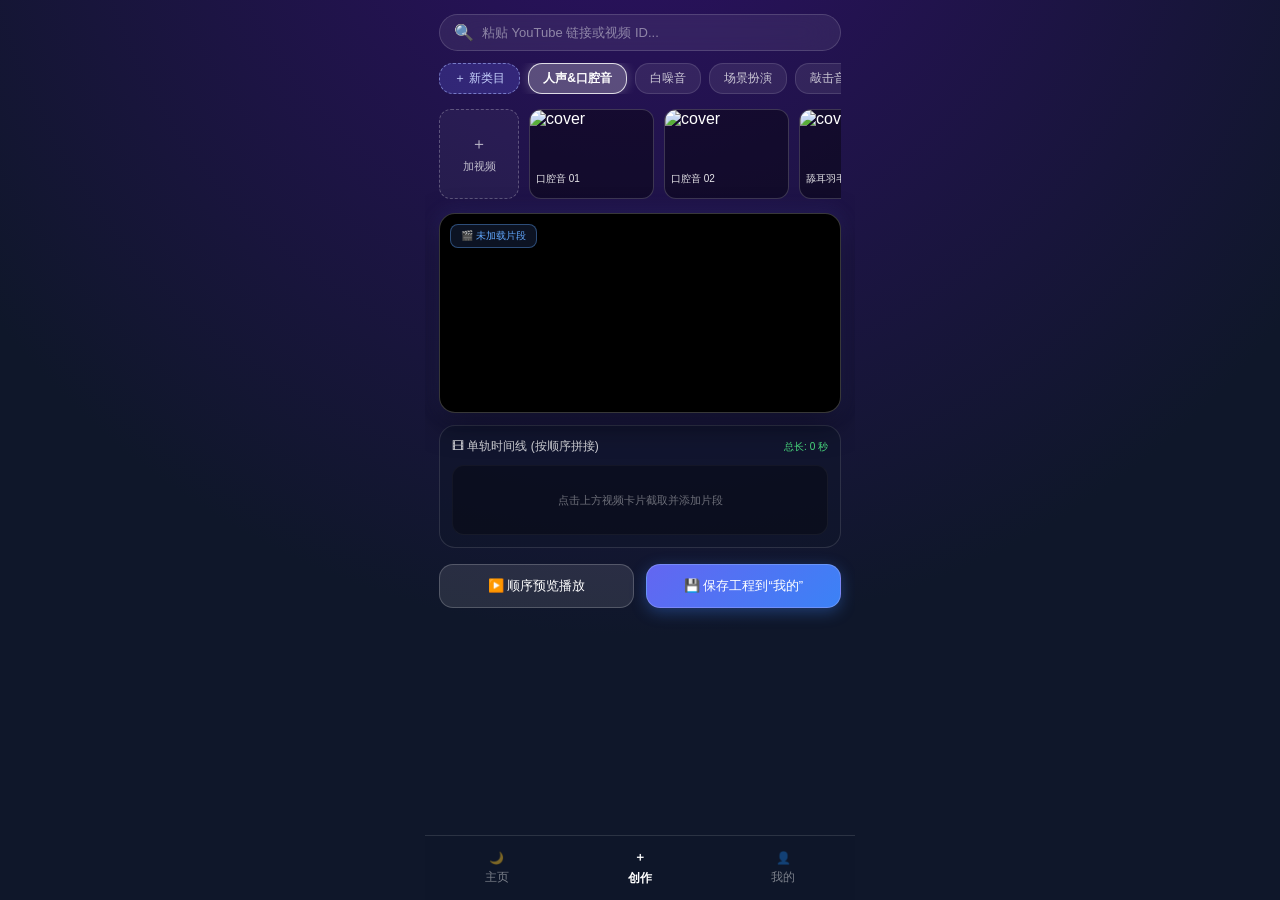
==== commit db1d8e81: "Update create.html" ====
--- a/create.html
+++ b/create.html
@@ -1,9 +1,4 @@
 <!DOCTYPE html>
-<html lang="zh-CN">
-<head>
-  <meta charset="UTF-8">
-  <meta name="viewport" content="width=device-width, initial-scale=1.0">
-  <title>创作 - 今晚怎么睡？🌙</title><!DOCTYPE html>
 <html lang="zh-CN">
 <head>
   <meta charset="UTF-8">
@@ -451,7 +446,7 @@
   </nav>
 
   <script>
-    // 基础视频类目数据（已全量补充用户指定的四大类目与视频 ID）
+    // 基础视频类目数据
     let categoriesData = {
       "人声&口腔音": [
         { id: "a0tl9k3deV0", title: "口腔音 01" },
@@ -590,14 +585,13 @@
       document.getElementById('timeline-duration').innerText = `总长: ${totalSec} 秒 (${timeline.length}个片段)`;
     }
 
-    // 6. 核心播放逻辑（带 enablejsapi 修复播放问题）
+    // 6. 核心播放逻辑
     function playClipIndex(index) {
       if (index < 0 || index >= timeline.length) return;
       currentClipIndex = index;
       const clip = timeline[index];
 
       const iframe = document.getElementById('youtube-player');
-      // 添加 enablejsapi=1 & rel=0 保证加载稳定与跨域可播
       iframe.src = `https://www.youtube.com/embed/${clip.id}?autoplay=1&start=${clip.start}&end=${clip.end}&enablejsapi=1&rel=0`;
 
       document.getElementById('playing-status').innerText = `🎬 正在播放 [${index + 1}/${timeline.length}]: ${clip.title} (${clip.start}s-${clip.end}s)`;
@@ -626,15 +620,14 @@
       }
     }
 
-    // 7. 🌟 核心修改：保存工程草稿，并精准同步到 my.html 所需的数据格式
+    // 7. 保存工程草稿
     function saveToMyDrafts() {
       if (timeline.length === 0) return alert("请先添加至少一个视频片段到时间线！");
 
-      const todayStr = new Date().toISOString().split('T')[0]; // "YYYY-MM-DD"
+      const todayStr = new Date().toISOString().split('T')[0];
       const firstClip = timeline[0];
       const coverUrl = `https://img.youtube.com/vi/${firstClip.id}/hqdefault.jpg`;
 
-      // 构建对应 my.html 的单日存储对象
       const projectData = {
         id: 'proj_' + Date.now(),
         date: todayStr,
@@ -645,10 +638,8 @@
         savedAt: new Date().getTime()
       };
 
-      // 1️⃣ 保存到 my.html 读取的特定日期 Key 中 (例如: asmr_project_2026-08-05)
       localStorage.setItem(`asmr_project_${todayStr}`, JSON.stringify(projectData));
 
-      // 2️⃣ 同时也存一份到通用列表中
       let drafts = JSON.parse(localStorage.getItem('my_asmr_projects') || '[]');
       drafts.unshift(projectData);
       localStorage.setItem('my_asmr_projects', JSON.stringify(drafts));
@@ -706,689 +697,3 @@
   </script>
 </body>
 </html>
-  <style>
-    * {
-      margin: 0;
-      padding: 0;
-      box-sizing: border-box;
-      font-family: -apple-system, BlinkMacSystemFont, "Segoe UI", Roboto, sans-serif;
-    }
-
-    /* 深夜极光弥散渐变背景 */
-    body {
-      width: 100vw;
-      height: 100vh;
-      background: radial-gradient(circle at 50% -20%, #2e1065 0%, #0f172a 65%);
-      color: #ffffff;
-      display: flex;
-      justify-content: center;
-      overflow: hidden;
-    }
-
-    .app-container {
-      width: 100%;
-      max-width: 430px;
-      height: 100vh;
-      display: flex;
-      flex-direction: column;
-      padding: 14px 14px 80px;
-      overflow-y: auto;
-      gap: 12px;
-      position: relative;
-    }
-
-    /* 1. 顶部搜索 / URL 粘贴 */
-    .search-bar {
-      background: rgba(255, 255, 255, 0.07);
-      backdrop-filter: blur(20px);
-      -webkit-backdrop-filter: blur(20px);
-      border: 1px solid rgba(255, 255, 255, 0.15);
-      border-radius: 20px;
-      padding: 8px 14px;
-      display: flex;
-      align-items: center;
-      gap: 8px;
-    }
-    .search-bar input {
-      background: transparent;
-      border: none;
-      outline: none;
-      color: white;
-      width: 100%;
-      font-size: 13px;
-    }
-    .search-bar input::placeholder { color: rgba(255, 255, 255, 0.45); }
-
-    /* 2. 分类横向滑动 */
-    .category-scroll {
-      display: flex;
-      gap: 8px;
-      overflow-x: auto;
-      white-space: nowrap;
-      scrollbar-width: none;
-    }
-    .category-scroll::-webkit-scrollbar { display: none; }
-    
-    .chip {
-      background: rgba(255, 255, 255, 0.08);
-      border: 1px solid rgba(255, 255, 255, 0.12);
-      border-radius: 14px;
-      padding: 6px 14px;
-      font-size: 12px;
-      color: rgba(255, 255, 255, 0.75);
-      cursor: pointer;
-      flex-shrink: 0;
-    }
-    .chip.active {
-      background: rgba(255, 255, 255, 0.25);
-      border-color: rgba(255, 255, 255, 0.8);
-      color: #ffffff;
-      font-weight: 600;
-      box-shadow: 0 0 12px rgba(255, 255, 255, 0.25);
-    }
-    .chip-add {
-      background: rgba(99, 102, 241, 0.25);
-      border: 1px dashed rgba(165, 180, 252, 0.6);
-      color: #c7d2fe;
-    }
-
-    /* 3. 视频选择列表 */
-    .video-list {
-      display: flex;
-      gap: 10px;
-      overflow-x: auto;
-      scrollbar-width: none;
-      min-height: 95px;
-      align-items: center;
-    }
-    .video-list::-webkit-scrollbar { display: none; }
-
-    .add-video-btn-card {
-      min-width: 80px;
-      height: 90px;
-      background: rgba(255, 255, 255, 0.04);
-      border: 1px dashed rgba(255, 255, 255, 0.25);
-      border-radius: 12px;
-      display: flex;
-      flex-direction: column;
-      align-items: center;
-      justify-content: center;
-      cursor: pointer;
-      flex-shrink: 0;
-      color: rgba(255, 255, 255, 0.7);
-      font-size: 11px;
-      gap: 4px;
-    }
-
-    .video-card {
-      width: 125px;
-      height: 90px;
-      background: rgba(0, 0, 0, 0.4);
-      border: 1px solid rgba(255, 255, 255, 0.18);
-      border-radius: 12px;
-      overflow: hidden;
-      flex-shrink: 0;
-      display: flex;
-      flex-direction: column;
-      position: relative;
-      cursor: pointer;
-    }
-    .video-card img {
-      width: 100%;
-      height: 58px;
-      object-fit: cover;
-    }
-    .video-card .title {
-      padding: 4px 6px;
-      font-size: 10px;
-      color: rgba(255, 255, 255, 0.9);
-      white-space: nowrap;
-      overflow: hidden;
-      text-overflow: ellipsis;
-    }
-
-    /* 4. 视频播放器 (预览区) */
-    .player-section {
-      width: 100%;
-      height: 200px;
-      background: #000000;
-      border: 1px solid rgba(255, 255, 255, 0.22);
-      border-radius: 16px;
-      overflow: hidden;
-      position: relative;
-      box-shadow: 0 10px 30px rgba(0, 0, 0, 0.5), 0 0 20px rgba(99, 102, 241, 0.2);
-    }
-    .player-section iframe {
-      width: 100%;
-      height: 100%;
-      border: none;
-    }
-    .playing-status-tag {
-      position: absolute;
-      top: 10px;
-      left: 10px;
-      background: rgba(15, 23, 42, 0.85);
-      backdrop-filter: blur(8px);
-      padding: 4px 10px;
-      border-radius: 8px;
-      font-size: 10px;
-      color: #60a5fa;
-      border: 1px solid rgba(96, 165, 250, 0.4);
-      pointer-events: none;
-      z-index: 5;
-    }
-
-    /* 5. 剪映风格：单轨时间线 (Timeline Section) */
-    .timeline-section {
-      background: rgba(15, 23, 42, 0.6);
-      border: 1px solid rgba(255, 255, 255, 0.12);
-      border-radius: 16px;
-      padding: 12px;
-      display: flex;
-      flex-direction: column;
-      gap: 10px;
-    }
-    .timeline-header {
-      display: flex;
-      justify-content: space-between;
-      align-items: center;
-      font-size: 12px;
-      color: rgba(255, 255, 255, 0.8);
-    }
-    
-    /* 时间线轨道容器 */
-    .timeline-track {
-      display: flex;
-      gap: 8px;
-      overflow-x: auto;
-      padding: 6px 2px;
-      scrollbar-width: none;
-      min-height: 70px;
-      align-items: center;
-      background: rgba(0, 0, 0, 0.3);
-      border-radius: 12px;
-      border: 1px inset rgba(255, 255, 255, 0.05);
-    }
-    .timeline-track::-webkit-scrollbar { display: none; }
-
-    /* 片段 (Clip) 卡片 */
-    .clip-item {
-      background: linear-gradient(135deg, rgba(99, 102, 241, 0.3), rgba(59, 130, 246, 0.2));
-      border: 1px solid rgba(165, 180, 252, 0.4);
-      border-radius: 10px;
-      padding: 8px 10px;
-      min-width: 120px;
-      flex-shrink: 0;
-      position: relative;
-      display: flex;
-      flex-direction: column;
-      gap: 4px;
-      cursor: pointer;
-      transition: all 0.2s ease;
-    }
-    .clip-item.active {
-      border-color: #4ade80;
-      box-shadow: 0 0 10px rgba(74, 222, 128, 0.3);
-      background: linear-gradient(135deg, rgba(74, 222, 128, 0.25), rgba(59, 130, 246, 0.2));
-    }
-    .clip-item .clip-title {
-      font-size: 11px;
-      color: #ffffff;
-      font-weight: 500;
-      white-space: nowrap;
-      overflow: hidden;
-      text-overflow: ellipsis;
-      max-width: 90px;
-    }
-    .clip-item .clip-time {
-      font-size: 9px;
-      color: rgba(255, 255, 255, 0.7);
-    }
-    .clip-del-btn {
-      position: absolute;
-      top: 4px;
-      right: 4px;
-      width: 18px;
-      height: 18px;
-      background: rgba(239, 68, 68, 0.6);
-      border-radius: 50%;
-      color: white;
-      font-size: 10px;
-      display: flex;
-      align-items: center;
-      justify-content: center;
-      cursor: pointer;
-    }
-
-    .empty-timeline-hint {
-      font-size: 11px;
-      color: rgba(255, 255, 255, 0.4);
-      width: 100%;
-      text-align: center;
-    }
-
-    /* 6. 底部操作按钮 */
-    .action-bar {
-      display: flex;
-      gap: 12px;
-      margin-top: 4px;
-    }
-    .btn-action {
-      flex: 1;
-      background: rgba(255, 255, 255, 0.1);
-      border: 1px solid rgba(255, 255, 255, 0.2);
-      border-radius: 14px;
-      padding: 12px 0;
-      color: white;
-      font-size: 13px;
-      cursor: pointer;
-      text-align: center;
-    }
-    .btn-action.primary {
-      background: linear-gradient(135deg, #6366f1 0%, #3b82f6 100%);
-      border: 1px solid rgba(165, 180, 252, 0.4);
-      box-shadow: 0 4px 15px rgba(59, 130, 246, 0.35);
-      font-weight: 500;
-    }
-
-    /* 弹窗样式 */
-    .modal-overlay {
-      display: none;
-      position: fixed;
-      top: 0; left: 0;
-      width: 100vw; height: 100vh;
-      background: rgba(0, 0, 0, 0.75);
-      backdrop-filter: blur(10px);
-      z-index: 200;
-      justify-content: center;
-      align-items: center;
-    }
-    .modal-box {
-      width: 85%;
-      max-width: 360px;
-      background: rgba(30, 41, 59, 0.95);
-      border: 1px solid rgba(255, 255, 255, 0.2);
-      border-radius: 20px;
-      padding: 20px;
-      display: flex;
-      flex-direction: column;
-      gap: 12px;
-    }
-    .modal-box h3 { font-size: 15px; text-align: center; }
-    .modal-box input {
-      background: rgba(255, 255, 255, 0.08);
-      border: 1px solid rgba(255, 255, 255, 0.2);
-      border-radius: 10px;
-      padding: 10px;
-      color: white;
-      font-size: 13px;
-      outline: none;
-    }
-    .modal-btns { display: flex; gap: 10px; margin-top: 6px; }
-    .modal-btns button {
-      flex: 1; padding: 10px; border-radius: 10px; border: none; font-size: 13px; cursor: pointer;
-    }
-    .btn-confirm { background: #3b82f6; color: white; }
-    .btn-cancel { background: rgba(255, 255, 255, 0.15); color: white; }
-
-    /* 底部导航 */
-    .bottom-nav {
-      position: fixed;
-      bottom: 0; left: 50%;
-      transform: translateX(-50%);
-      width: 100%; max-width: 430px;
-      height: 65px;
-      background: rgba(15, 23, 42, 0.85);
-      backdrop-filter: blur(20px);
-      border-top: 1px solid rgba(255, 255, 255, 0.12);
-      display: flex;
-      justify-content: space-around;
-      align-items: center;
-      z-index: 100;
-    }
-    .nav-item {
-      display: flex; flex-direction: column; align-items: center;
-      text-decoration: none; color: rgba(255, 255, 255, 0.45); font-size: 12px; gap: 4px;
-    }
-    .nav-item.active { color: #ffffff; font-weight: bold; }
-  </style>
-</head>
-<body>
-
-  <div class="app-container">
-    
-    <div class="search-bar">
-      🔍 <input type="text" placeholder="粘贴 YouTube 链接或视频 ID..." oninput="handleUrlPaste(this.value)">
-    </div>
-
-    <div class="category-scroll" id="category-container"></div>
-
-    <div class="video-list" id="video-list-container"></div>
-
-    <div class="player-section">
-      <iframe id="youtube-player" src="" allow="accelerometer; autoplay; clipboard-write; encrypted-media; gyroscope; picture-in-picture" allowfullscreen></iframe>
-      <div class="playing-status-tag" id="playing-status">🎬 未加载片段</div>
-    </div>
-
-    <div class="timeline-section">
-      <div class="timeline-header">
-        <span>🎞 单轨时间线 (按顺序拼接)</span>
-        <span id="timeline-duration" style="font-size:10px; color:#4ade80;">总长: 0 秒</span>
-      </div>
-      
-      <div class="timeline-track" id="timeline-track">
-        <div class="empty-timeline-hint">点击上方视频卡片截取并添加片段</div>
-      </div>
-    </div>
-
-    <div class="action-bar">
-      <button class="btn-action" onclick="playTimelineFromStart()">▶️ 顺序预览播放</button>
-      <button class="btn-action primary" onclick="saveToMyDrafts()">💾 保存工程到“我的”</button>
-    </div>
-
-  </div>
-
-  <div class="modal-overlay" id="trim-add-modal">
-    <div class="modal-box">
-      <h3 id="trim-modal-title">截取视频片段</h3>
-      <p style="font-size: 11px; color: rgba(255,255,255,0.6); text-align: center;">设置截取的起止时间（单位：秒）</p>
-      
-      <div style="display: flex; gap: 10px; align-items: center;">
-        <label style="font-size: 12px;">开始时间 (秒):</label>
-        <input type="number" id="clip-start" value="0" min="0" style="flex:1;">
-      </div>
-      <div style="display: flex; gap: 10px; align-items: center;">
-        <label style="font-size: 12px;">结束时间 (秒):</label>
-        <input type="number" id="clip-end" value="30" min="1" style="flex:1;">
-      </div>
-
-      <div class="modal-btns">
-        <button class="btn-cancel" onclick="closeModal('trim-add-modal')">取消</button>
-        <button class="btn-confirm" onclick="confirmAddClipToTimeline()">＋ 加入时间线</button>
-      </div>
-    </div>
-  </div>
-
-  <div class="modal-overlay" id="add-category-modal">
-    <div class="modal-box">
-      <h3>创建新类目</h3>
-      <input type="text" id="new-cat-name" placeholder="请输入类目名称">
-      <div class="modal-btns">
-        <button class="btn-cancel" onclick="closeModal('add-category-modal')">取消</button>
-        <button class="btn-confirm" onclick="saveNewCategory()">创建</button>
-      </div>
-    </div>
-  </div>
-
-  <div class="modal-overlay" id="add-video-modal">
-    <div class="modal-box">
-      <h3>添加视频到类目</h3>
-      <input type="text" id="new-video-url" placeholder="粘贴 YouTube 链接或 ID">
-      <input type="text" id="new-video-title" placeholder="标题 (可选)">
-      <div class="modal-btns">
-        <button class="btn-cancel" onclick="closeModal('add-video-modal')">取消</button>
-        <button class="btn-confirm" onclick="saveNewVideo()">添加</button>
-      </div>
-    </div>
-  </div>
-
-  <nav class="bottom-nav">
-    <a href="index.html" class="nav-item">
-      <span>🌙</span>
-      <span>主页</span>
-    </a>
-    <a href="create.html" class="nav-item active">
-      <span>＋</span>
-      <span>创作</span>
-    </a>
-    <a href="my.html" class="nav-item">
-      <span>👤</span>
-      <span>我的</span>
-    </a>
-  </nav>
-
-  <script>
-    // 基础视频类目数据（已全量补充用户指定的四大类目与视频 ID）
-    let categoriesData = {
-      "人声&口腔音": [
-        { id: "a0tl9k3deV0", title: "口腔音 01" },
-        { id: "mfDl72i3k-g", title: "口腔音 02" },
-        { id: "0GBnppu5PR8", title: "舔耳羽毛" },
-        { id: "t4WJHx2-Pvo", title: "柔和低语" }
-      ],
-      "白噪音": [
-        { id: "0aay6rLcEdU", title: "深海雨声" },
-        { id: "yT3ELvaGu0Y", title: "木屋篝火" },
-        { id: "SIV08epFmDQ", title: "海浪拍岸" },
-        { id: "Qhll2RJXJOU", title: "睡眠白噪" },
-        { id: "D-td0OEk0HY", title: "夜雨淅沥" }
-      ],
-      "场景扮演": [
-        { id: "S2OhZsgKT3c", title: "角色扮演 01" },
-        { id: "xdZ3zmM16Nk", title: "助眠采耳" },
-        { id: "IyJOGveGf7Y", title: "睡前检查" },
-        { id: "9Rk07cpLrZs", title: "温柔护理" },
-        { id: "8oksfOGH6Uo", title: "疗愈催眠" }
-      ],
-      "敲击音": [
-        { id: "QkpygCY47ME", title: "木质敲击" },
-        { id: "qe7E6J35E3s", title: "玻璃触感" },
-        { id: "Om9yQb2YuEA", title: "刮刷音效" },
-        { id: "cXogEZUIa1U", title: "海绵敲击" }
-      ]
-    };
-
-    let currentCategory = "人声&口腔音";
-    
-    // 单轨时间线核心数据数组 (Timeline)
-    let timeline = []; 
-    let currentClipIndex = 0;
-    let selectedVideoForTrim = null;
-
-    function initApp() {
-      renderCategories();
-      renderVideos(currentCategory);
-      renderTimeline();
-    }
-
-    // 1. 渲染类目
-    function renderCategories() {
-      const container = document.getElementById('category-container');
-      container.innerHTML = `<div class="chip chip-add" onclick="openModal('add-category-modal')">＋ 新类目</div>`;
-      Object.keys(categoriesData).forEach(cat => {
-        const chip = document.createElement('div');
-        chip.className = `chip ${cat === currentCategory ? 'active' : ''}`;
-        chip.innerText = cat;
-        chip.onclick = () => { currentCategory = cat; renderCategories(); renderVideos(cat); };
-        container.appendChild(chip);
-      });
-    }
-
-    // 2. 渲染待选视频
-    function renderVideos(catName) {
-      const container = document.getElementById('video-list-container');
-      container.innerHTML = `
-        <div class="add-video-btn-card" onclick="openModal('add-video-modal')">
-          <span style="font-size:16px;">＋</span>
-          <span>加视频</span>
-        </div>
-      `;
-      (categoriesData[catName] || []).forEach(v => {
-        const imgUrl = `https://img.youtube.com/vi/${v.id}/hqdefault.jpg`;
-        const card = document.createElement('div');
-        card.className = 'video-card';
-        card.onclick = () => openTrimAddModal(v);
-        card.innerHTML = `
-          <img src="${imgUrl}" alt="cover">
-          <div class="title">${v.title}</div>
-        `;
-        container.appendChild(card);
-      });
-    }
-
-    // 3. 打开截取弹窗
-    function openTrimAddModal(video) {
-      selectedVideoForTrim = video;
-      document.getElementById('trim-modal-title').innerText = `截取片段: ${video.title}`;
-      document.getElementById('clip-start').value = 0;
-      document.getElementById('clip-end').value = 30;
-      openModal('trim-add-modal');
-    }
-
-    // 4. 将截取好的 Clip 追加到单轨时间线中
-    function confirmAddClipToTimeline() {
-      const start = parseInt(document.getElementById('clip-start').value) || 0;
-      const end = parseInt(document.getElementById('clip-end').value) || 30;
-
-      if (start >= end) return alert("开始时间必须小于结束时间！");
-
-      const newClip = {
-        clipId: 'clip_' + Date.now(),
-        id: selectedVideoForTrim.id,
-        title: selectedVideoForTrim.title,
-        start: start,
-        end: end,
-        duration: end - start
-      };
-
-      timeline.push(newClip);
-      renderTimeline();
-      closeModal('trim-add-modal');
-
-      // 自动播放最新添加的片段
-      playClipIndex(timeline.length - 1);
-    }
-
-    // 5. 渲染单轨时间线 UI
-    function renderTimeline() {
-      const container = document.getElementById('timeline-track');
-      if (timeline.length === 0) {
-        container.innerHTML = `<div class="empty-timeline-hint">点击上方视频卡片截取并添加片段</div>`;
-        document.getElementById('timeline-duration').innerText = `总长: 0 秒`;
-        return;
-      }
-
-      container.innerHTML = '';
-      let totalSec = 0;
-
-      timeline.forEach((clip, idx) => {
-        totalSec += clip.duration;
-        const item = document.createElement('div');
-        item.className = `clip-item ${idx === currentClipIndex ? 'active' : ''}`;
-        item.onclick = () => playClipIndex(idx);
-        item.innerHTML = `
-          <div class="clip-title">片段 ${idx + 1}: ${clip.title}</div>
-          <div class="clip-time">✂️ ${clip.start}s - ${clip.end}s (${clip.duration}s)</div>
-          <div class="clip-del-btn" onclick="removeClip(event, ${idx})">✕</div>
-        `;
-        container.appendChild(item);
-      });
-
-      document.getElementById('timeline-duration').innerText = `总长: ${totalSec} 秒 (${timeline.length}个片段)`;
-    }
-
-    // 6. 核心播放逻辑（带 enablejsapi 修复播放问题）
-    function playClipIndex(index) {
-      if (index < 0 || index >= timeline.length) return;
-      currentClipIndex = index;
-      const clip = timeline[index];
-
-      const iframe = document.getElementById('youtube-player');
-      // 添加 enablejsapi=1 & rel=0 保证加载稳定与跨域可播
-      iframe.src = `https://www.youtube.com/embed/${clip.id}?autoplay=1&start=${clip.start}&end=${clip.end}&enablejsapi=1&rel=0`;
-
-      document.getElementById('playing-status').innerText = `🎬 正在播放 [${index + 1}/${timeline.length}]: ${clip.title} (${clip.start}s-${clip.end}s)`;
-      renderTimeline();
-    }
-
-    // 从头顺序播放整个时间线
-    function playTimelineFromStart() {
-      if (timeline.length === 0) return alert("时间线上还没有任何片段！");
-      playClipIndex(0);
-    }
-
-    // 删除时间线上的某个片段
-    function removeClip(e, index) {
-      e.stopPropagation();
-      timeline.splice(index, 1);
-      if (currentClipIndex >= timeline.length) {
-        currentClipIndex = Math.max(0, timeline.length - 1);
-      }
-      renderTimeline();
-      if (timeline.length > 0) {
-        playClipIndex(currentClipIndex);
-      } else {
-        document.getElementById('youtube-player').src = "";
-        document.getElementById('playing-status').innerText = "🎬 未加载片段";
-      }
-    }
-
-    // 7. 保存工程草稿并支持一键跳转 my.html
-    function saveToMyDrafts() {
-      if (timeline.length === 0) return alert("请先添加至少一个视频片段到时间线！");
-
-      const projectData = {
-        id: 'proj_' + Date.now(),
-        title: `ASMR 拼接工程 (${timeline.length}个片段)`,
-        createdAt: new Date().toLocaleString(),
-        totalDuration: timeline.reduce((acc, cur) => acc + cur.duration, 0),
-        timeline: timeline
-      };
-
-      let drafts = JSON.parse(localStorage.getItem('my_asmr_projects') || '[]');
-      drafts.unshift(projectData);
-      localStorage.setItem('my_asmr_projects', JSON.stringify(drafts));
-
-      if (confirm("✅ 工程保存成功！是否立即前往“我的”页面查看和播放？")) {
-        window.location.href = "my.html";
-      }
-    }
-
-    // 8. 解析 YouTube ID
-    function extractYoutubeId(val) {
-      if (!val) return null;
-      const match = val.match(/^.*(youtu.be\/|v\/|u\/\w\/|embed\/|watch\?v=|\&v=)([^#\&\?]*).*/);
-      return (match && match[2].length === 11) ? match[2] : (val.length === 11 ? val : null);
-    }
-
-    // 辅助工具函数
-    function openModal(id) { document.getElementById(id).style.display = 'flex'; }
-    function closeModal(id) { document.getElementById(id).style.display = 'none'; }
-
-    function saveNewCategory() {
-      const name = document.getElementById('new-cat-name').value.trim();
-      if (!name) return;
-      if (!categoriesData[name]) categoriesData[name] = [];
-      currentCategory = name;
-      renderCategories(); renderVideos(name);
-      closeModal('add-category-modal');
-      document.getElementById('new-cat-name').value = '';
-    }
-
-    function saveNewVideo() {
-      const inputVal = document.getElementById('new-video-url').value.trim();
-      const title = document.getElementById('new-video-title').value.trim() || "自定义视频";
-      const id = extractYoutubeId(inputVal);
-
-      if (!id) return alert("解析失败，请输入有效的 YouTube 链接或 11 位视频 ID！");
-
-      categoriesData[currentCategory].push({ id, title });
-      renderVideos(currentCategory);
-      closeModal('add-video-modal');
-      document.getElementById('new-video-url').value = '';
-      document.getElementById('new-video-title').value = '';
-    }
-
-    function handleUrlPaste(val) {
-      if (val.length >= 11) {
-        const id = extractYoutubeId(val);
-        if (id) {
-          openTrimAddModal({ id, title: "剪贴板视频" });
-        }
-      }
-    }
-
-    window.onload = initApp;
-  </script>
-</body>
-</html>
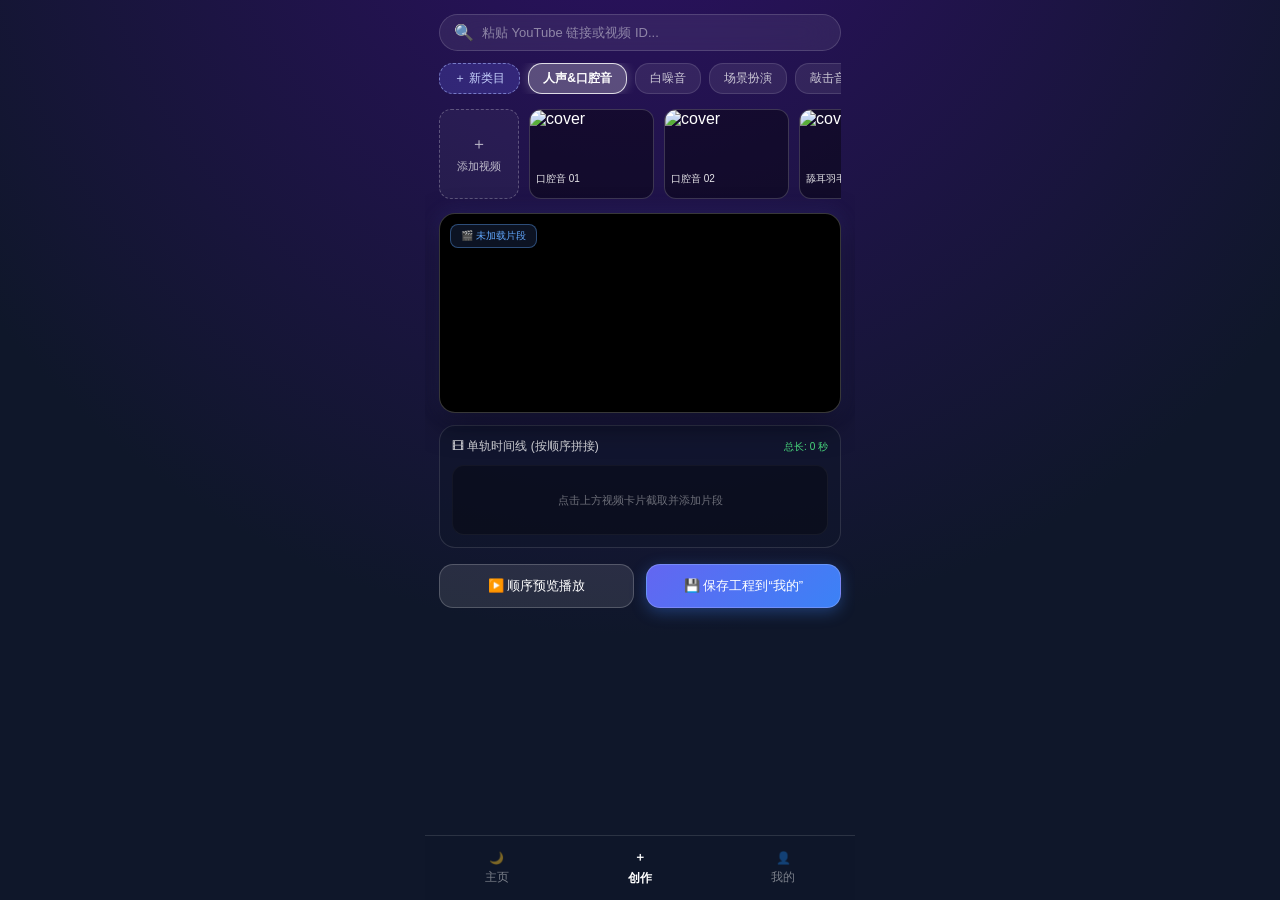
==== commit 90aee813: "Update button text from '加视频' to '添加视频'" ====
--- a/create.html
+++ b/create.html
@@ -508,7 +508,7 @@
       container.innerHTML = `
         <div class="add-video-btn-card" onclick="openModal('add-video-modal')">
           <span style="font-size:16px;">＋</span>
-          <span>加视频</span>
+          <span>添加视频</span>
         </div>
       `;
       (categoriesData[catName] || []).forEach(v => {
